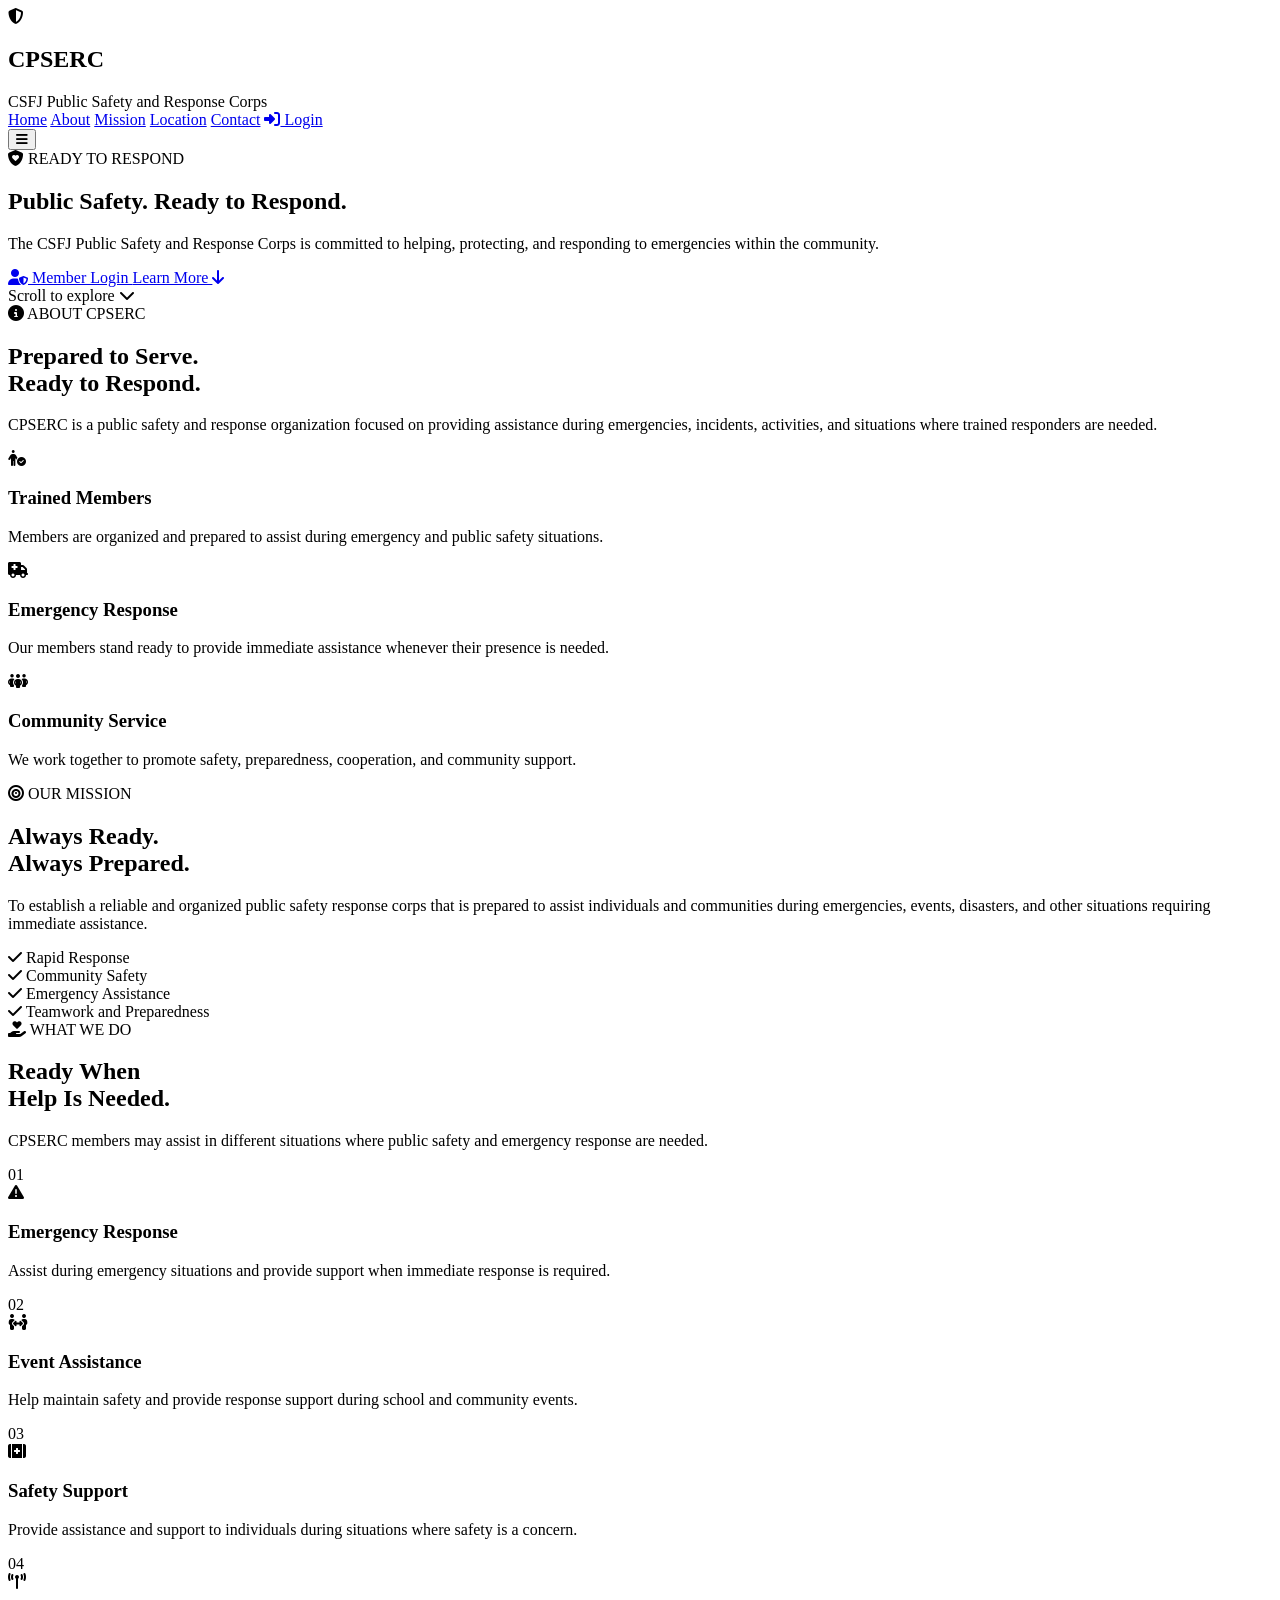
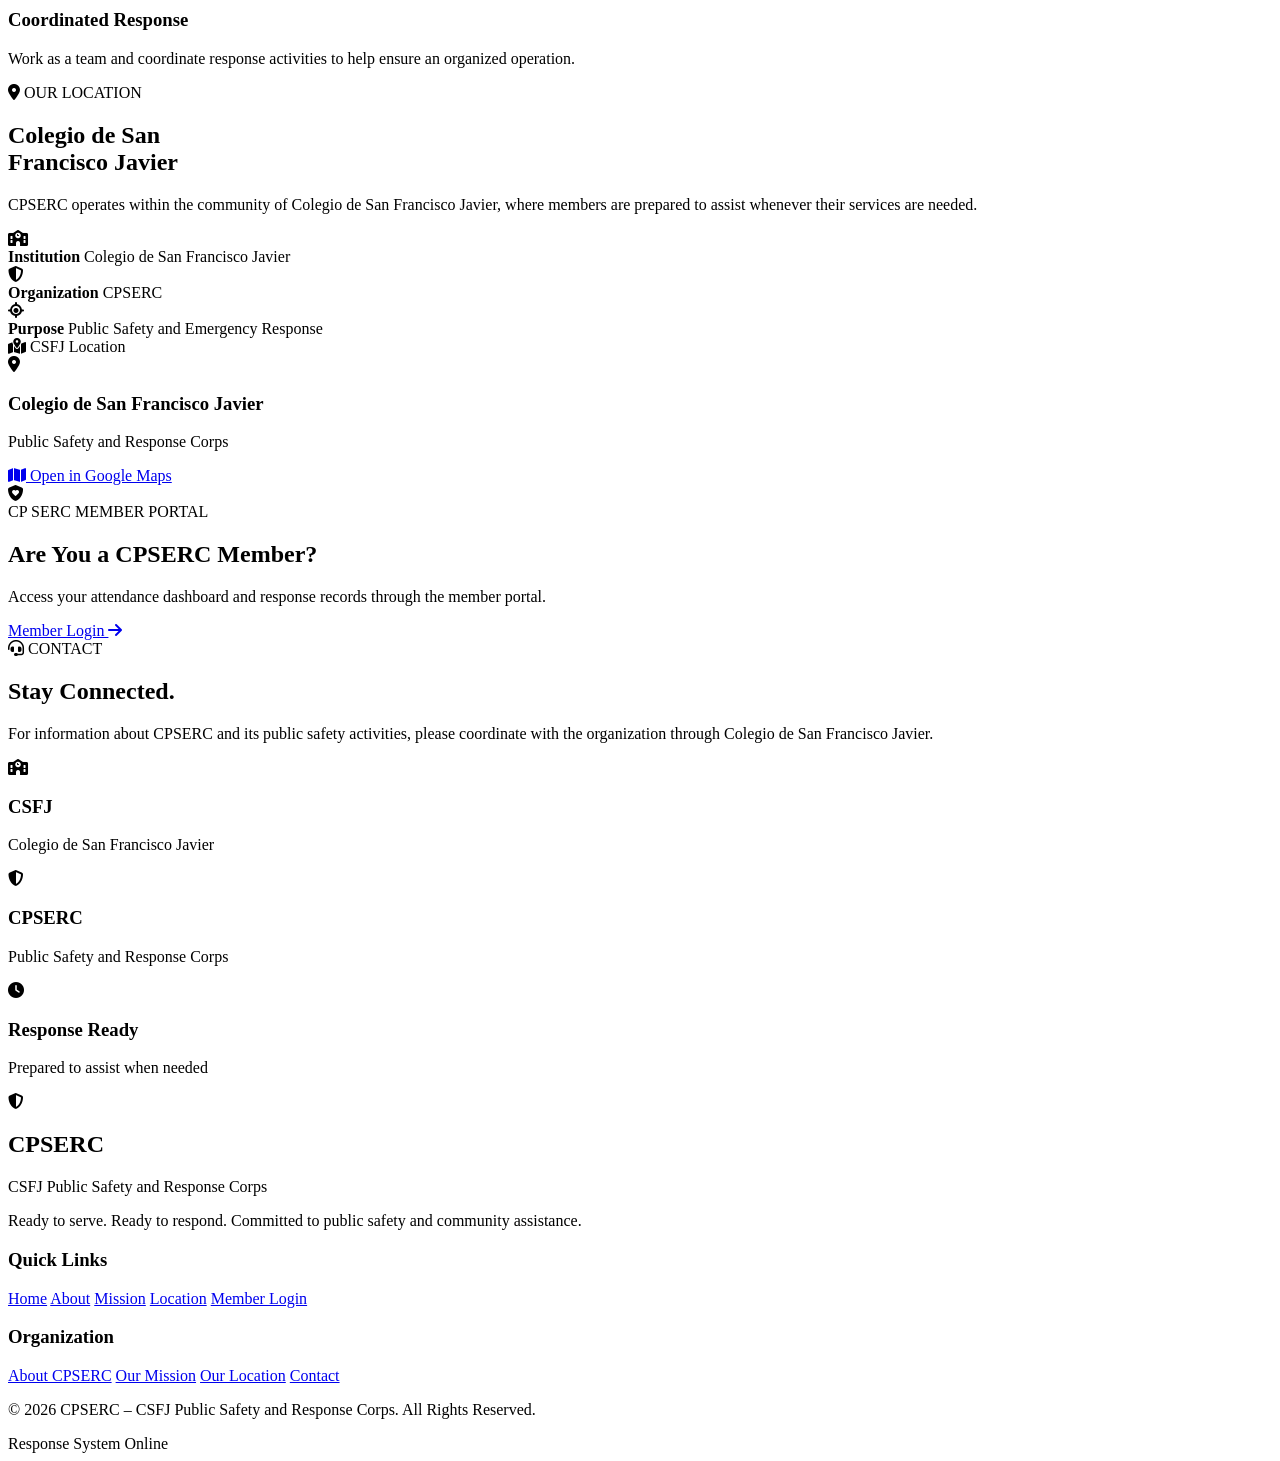
==== index.html @ d9f6780e "Added README.md" ====
<!DOCTYPE html>
<html lang="en">
<head>
    <meta charset="UTF-8">
    <meta name="viewport" content="width=device-width, initial-scale=1.0">

    <title>CPSERC | CSFJ Public Safety and Response Corps</title>

    <!-- External CSS -->
    <link rel="stylesheet" href="index.css">

    <!-- Font Awesome -->
    <link rel="stylesheet"
          href="https://cdnjs.cloudflare.com/ajax/libs/font-awesome/6.5.2/css/all.min.css">
</head>

<body>

    <!-- ================= NAVBAR ================= -->
    <header class="navbar">

        <div class="nav-container">

            <div class="logo-area">
                <div class="logo-circle">
                    <i class="fa-solid fa-shield-halved"></i>
                </div>

                <div class="logo-text">
                    <h2>CPSERC</h2>
                    <span>CSFJ Public Safety and Response Corps</span>
                </div>
            </div>

            <nav id="navMenu">
                <a href="#home" class="active">Home</a>
                <a href="#about">About</a>
                <a href="#mission">Mission</a>
                <a href="#location">Location</a>
                <a href="#contact">Contact</a>
                <a href="login.html" class="login-btn">
                    <i class="fa-solid fa-right-to-bracket"></i>
                    Login
                </a>
            </nav>

            <button class="menu-btn" id="menuBtn">
                <i class="fa-solid fa-bars"></i>
            </button>

        </div>

    </header>


    <!-- ================= HERO ================= -->
    <section class="hero" id="home">

        <div class="hero-overlay"></div>

        <div class="hero-content">

            <div class="hero-badge">
                <i class="fa-solid fa-shield-heart"></i>
                READY TO RESPOND
            </div>

            <h1>
                Public Safety.
                <span>Ready to Respond.</span>
            </h1>

            <p>
                The CSFJ Public Safety and Response Corps is committed
                to helping, protecting, and responding to emergencies
                within the community.
            </p>

            <div class="hero-buttons">

                <a href="login.html" class="primary-btn">
                    <i class="fa-solid fa-user-shield"></i>
                    Member Login
                </a>

                <a href="#about" class="secondary-btn">
                    Learn More
                    <i class="fa-solid fa-arrow-down"></i>
                </a>

            </div>

        </div>

        <div class="scroll-indicator">
            <span>Scroll to explore</span>
            <i class="fa-solid fa-chevron-down"></i>
        </div>

    </section>


    <!-- ================= ABOUT ================= -->
    <section class="section about-section" id="about">

        <div class="section-container">

            <div class="section-heading">

                <span class="section-label">
                    <i class="fa-solid fa-circle-info"></i>
                    ABOUT CPSERC
                </span>

                <h2>
                    Prepared to Serve.<br>
                    <span>Ready to Respond.</span>
                </h2>

                <p>
                    CPSERC is a public safety and response organization
                    focused on providing assistance during emergencies,
                    incidents, activities, and situations where trained
                    responders are needed.
                </p>

            </div>


            <div class="about-grid">

                <div class="about-card">

                    <div class="card-icon">
                        <i class="fa-solid fa-person-circle-check"></i>
                    </div>

                    <h3>Trained Members</h3>

                    <p>
                        Members are organized and prepared to assist
                        during emergency and public safety situations.
                    </p>

                </div>


                <div class="about-card">

                    <div class="card-icon">
                        <i class="fa-solid fa-truck-medical"></i>
                    </div>

                    <h3>Emergency Response</h3>

                    <p>
                        Our members stand ready to provide immediate
                        assistance whenever their presence is needed.
                    </p>

                </div>


                <div class="about-card">

                    <div class="card-icon">
                        <i class="fa-solid fa-people-group"></i>
                    </div>

                    <h3>Community Service</h3>

                    <p>
                        We work together to promote safety, preparedness,
                        cooperation, and community support.
                    </p>

                </div>

            </div>

        </div>

    </section>


    <!-- ================= MISSION ================= -->
    <section class="mission-section" id="mission">

        <div class="mission-overlay"></div>

        <div class="section-container mission-container">

            <div class="mission-content">

                <span class="section-label light">
                    <i class="fa-solid fa-bullseye"></i>
                    OUR MISSION
                </span>

                <h2>
                    Always Ready.<br>
                    Always Prepared.
                </h2>

                <p>
                    To establish a reliable and organized public safety
                    response corps that is prepared to assist individuals
                    and communities during emergencies, events, disasters,
                    and other situations requiring immediate assistance.
                </p>

                <div class="mission-points">

                    <div class="mission-point">
                        <i class="fa-solid fa-check"></i>
                        <span>Rapid Response</span>
                    </div>

                    <div class="mission-point">
                        <i class="fa-solid fa-check"></i>
                        <span>Community Safety</span>
                    </div>

                    <div class="mission-point">
                        <i class="fa-solid fa-check"></i>
                        <span>Emergency Assistance</span>
                    </div>

                    <div class="mission-point">
                        <i class="fa-solid fa-check"></i>
                        <span>Teamwork and Preparedness</span>
                    </div>

                </div>

            </div>

        </div>

    </section>


    <!-- ================= SERVICES ================= -->
    <section class="section services-section">

        <div class="section-container">

            <div class="section-heading center">

                <span class="section-label">
                    <i class="fa-solid fa-hand-holding-heart"></i>
                    WHAT WE DO
                </span>

                <h2>
                    Ready When<br>
                    <span>Help Is Needed.</span>
                </h2>

                <p>
                    CPSERC members may assist in different situations
                    where public safety and emergency response are needed.
                </p>

            </div>


            <div class="services-grid">

                <div class="service-card">

                    <div class="service-number">01</div>

                    <i class="fa-solid fa-triangle-exclamation"></i>

                    <h3>Emergency Response</h3>

                    <p>
                        Assist during emergency situations and provide
                        support when immediate response is required.
                    </p>

                </div>


                <div class="service-card">

                    <div class="service-number">02</div>

                    <i class="fa-solid fa-people-arrows"></i>

                    <h3>Event Assistance</h3>

                    <p>
                        Help maintain safety and provide response support
                        during school and community events.
                    </p>

                </div>


                <div class="service-card">

                    <div class="service-number">03</div>

                    <i class="fa-solid fa-kit-medical"></i>

                    <h3>Safety Support</h3>

                    <p>
                        Provide assistance and support to individuals
                        during situations where safety is a concern.
                    </p>

                </div>


                <div class="service-card">

                    <div class="service-number">04</div>

                    <i class="fa-solid fa-tower-broadcast"></i>

                    <h3>Coordinated Response</h3>

                    <p>
                        Work as a team and coordinate response activities
                        to help ensure an organized operation.
                    </p>

                </div>

            </div>

        </div>

    </section>


    <!-- ================= LOCATION ================= -->
    <section class="section location-section" id="location">

        <div class="section-container">

            <div class="location-grid">

                <div class="location-info">

                    <span class="section-label">
                        <i class="fa-solid fa-location-dot"></i>
                        OUR LOCATION
                    </span>

                    <h2>
                        Colegio de San<br>
                        <span>Francisco Javier</span>
                    </h2>

                    <p>
                        CPSERC operates within the community of
                        Colegio de San Francisco Javier, where members
                        are prepared to assist whenever their services
                        are needed.
                    </p>

                    <div class="location-details">

                        <div class="location-detail">

                            <div class="detail-icon">
                                <i class="fa-solid fa-school"></i>
                            </div>

                            <div>
                                <strong>Institution</strong>
                                <span>Colegio de San Francisco Javier</span>
                            </div>

                        </div>


                        <div class="location-detail">

                            <div class="detail-icon">
                                <i class="fa-solid fa-shield-halved"></i>
                            </div>

                            <div>
                                <strong>Organization</strong>
                                <span>CPSERC</span>
                            </div>

                        </div>


                        <div class="location-detail">

                            <div class="detail-icon">
                                <i class="fa-solid fa-location-crosshairs"></i>
                            </div>

                            <div>
                                <strong>Purpose</strong>
                                <span>Public Safety and Emergency Response</span>
                            </div>

                        </div>

                    </div>

                </div>


                <div class="location-map">

                    <div class="map-card">

                        <div class="map-header">
                            <i class="fa-solid fa-map-location-dot"></i>
                            <span>CSFJ Location</span>
                        </div>

                        <div class="map-placeholder">

                            <i class="fa-solid fa-location-dot"></i>

                            <h3>Colegio de San Francisco Javier</h3>

                            <p>
                                Public Safety and Response Corps
                            </p>

                            <a
                                href="https://www.google.com/maps/search/?api=1&query=Colegio+de+San+Francisco+Javier"
                                target="_blank"
                                class="map-btn">

                                <i class="fa-solid fa-map"></i>
                                Open in Google Maps

                            </a>

                        </div>

                    </div>

                </div>

            </div>

        </div>

    </section>


    <!-- ================= CTA ================= -->
    <section class="cta-section">

        <div class="section-container">

            <div class="cta-content">

                <div class="cta-icon">
                    <i class="fa-solid fa-shield-heart"></i>
                </div>

                <div class="cta-text">

                    <span>CP SERC MEMBER PORTAL</span>

                    <h2>
                        Are You a CPSERC Member?
                    </h2>

                    <p>
                        Access your attendance dashboard and
                        response records through the member portal.
                    </p>

                </div>

                <a href="login.html" class="cta-btn">
                    Member Login
                    <i class="fa-solid fa-arrow-right"></i>
                </a>

            </div>

        </div>

    </section>


    <!-- ================= CONTACT ================= -->
    <section class="section contact-section" id="contact">

        <div class="section-container">

            <div class="section-heading center">

                <span class="section-label">
                    <i class="fa-solid fa-headset"></i>
                    CONTACT
                </span>

                <h2>
                    Stay Connected.
                </h2>

                <p>
                    For information about CPSERC and its public safety
                    activities, please coordinate with the organization
                    through Colegio de San Francisco Javier.
                </p>

            </div>


            <div class="contact-grid">

                <div class="contact-card">

                    <div class="contact-icon">
                        <i class="fa-solid fa-school"></i>
                    </div>

                    <h3>CSFJ</h3>

                    <p>
                        Colegio de San Francisco Javier
                    </p>

                </div>


                <div class="contact-card">

                    <div class="contact-icon">
                        <i class="fa-solid fa-shield-halved"></i>
                    </div>

                    <h3>CPSERC</h3>

                    <p>
                        Public Safety and Response Corps
                    </p>

                </div>


                <div class="contact-card">

                    <div class="contact-icon">
                        <i class="fa-solid fa-clock"></i>
                    </div>

                    <h3>Response Ready</h3>

                    <p>
                        Prepared to assist when needed
                    </p>

                </div>

            </div>

        </div>

    </section>


    <!-- ================= FOOTER ================= -->
    <footer class="footer">

        <div class="section-container">

            <div class="footer-top">

                <div class="footer-brand">

                    <div class="logo-area">

                        <div class="logo-circle">
                            <i class="fa-solid fa-shield-halved"></i>
                        </div>

                        <div class="logo-text">
                            <h2>CPSERC</h2>
                            <span>
                                CSFJ Public Safety and Response Corps
                            </span>
                        </div>

                    </div>

                    <p>
                        Ready to serve. Ready to respond.
                        Committed to public safety and community assistance.
                    </p>

                </div>


                <div class="footer-links">

                    <h3>Quick Links</h3>

                    <a href="#home">Home</a>
                    <a href="#about">About</a>
                    <a href="#mission">Mission</a>
                    <a href="#location">Location</a>
                    <a href="login.html">Member Login</a>

                </div>


                <div class="footer-links">

                    <h3>Organization</h3>

                    <a href="#about">About CPSERC</a>
                    <a href="#mission">Our Mission</a>
                    <a href="#location">Our Location</a>
                    <a href="#contact">Contact</a>

                </div>

            </div>


            <div class="footer-bottom">

                <p>
                    © <span id="year"></span> CPSERC –
                    CSFJ Public Safety and Response Corps.
                    All Rights Reserved.
                </p>

                <div class="footer-status">
                    <span class="status-dot"></span>
                    <span>Response System Online</span>
                </div>

            </div>

        </div>

    </footer>


    <!-- ================= JAVASCRIPT ================= -->
    <script>

        // ================= MOBILE MENU =================

        const menuBtn = document.getElementById("menuBtn");
        const navMenu = document.getElementById("navMenu");

        menuBtn.addEventListener("click", function () {

            navMenu.classList.toggle("show");

            const icon = menuBtn.querySelector("i");

            if (navMenu.classList.contains("show")) {
                icon.classList.remove("fa-bars");
                icon.classList.add("fa-xmark");
            } else {
                icon.classList.remove("fa-xmark");
                icon.classList.add("fa-bars");
            }

        });


        // ================= CLOSE MOBILE MENU =================

        const navLinks = document.querySelectorAll("#navMenu a");

        navLinks.forEach(function(link) {

            link.addEventListener("click", function() {

                navMenu.classList.remove("show");

                const icon = menuBtn.querySelector("i");

                icon.classList.remove("fa-xmark");
                icon.classList.add("fa-bars");

            });

        });


        // ================= ACTIVE NAVIGATION =================

        const sections = document.querySelectorAll("section[id]");

        window.addEventListener("scroll", function() {

            let current = "";

            sections.forEach(function(section) {

                const sectionTop = section.offsetTop - 150;
                const sectionHeight = section.offsetHeight;

                if (
                    window.scrollY >= sectionTop &&
                    window.scrollY < sectionTop + sectionHeight
                ) {

                    current = section.getAttribute("id");

                }

            });


            navLinks.forEach(function(link) {

                link.classList.remove("active");

                if (
                    link.getAttribute("href") === "#" + current
                ) {

                    link.classList.add("active");

                }

            });

        });


        // ================= FOOTER YEAR =================

        document.getElementById("year").textContent =
            new Date().getFullYear();


        // ================= SMOOTH SCROLL =================

        document.querySelectorAll('a[href^="#"]').forEach(function(anchor) {

            anchor.addEventListener("click", function(event) {

                const targetId = this.getAttribute("href");

                if (targetId === "#") {
                    return;
                }

                const target = document.querySelector(targetId);

                if (target) {

                    event.preventDefault();

                    target.scrollIntoView({
                        behavior: "smooth",
                        block: "start"
                    });

                }

            });

        });


        // ================= NAVBAR SCROLL EFFECT =================

        const navbar = document.querySelector(".navbar");

        window.addEventListener("scroll", function() {

            if (window.scrollY > 30) {

                navbar.classList.add("scrolled");

            } else {

                navbar.classList.remove("scrolled");

            }

        });

    </script>

</body>
</html>
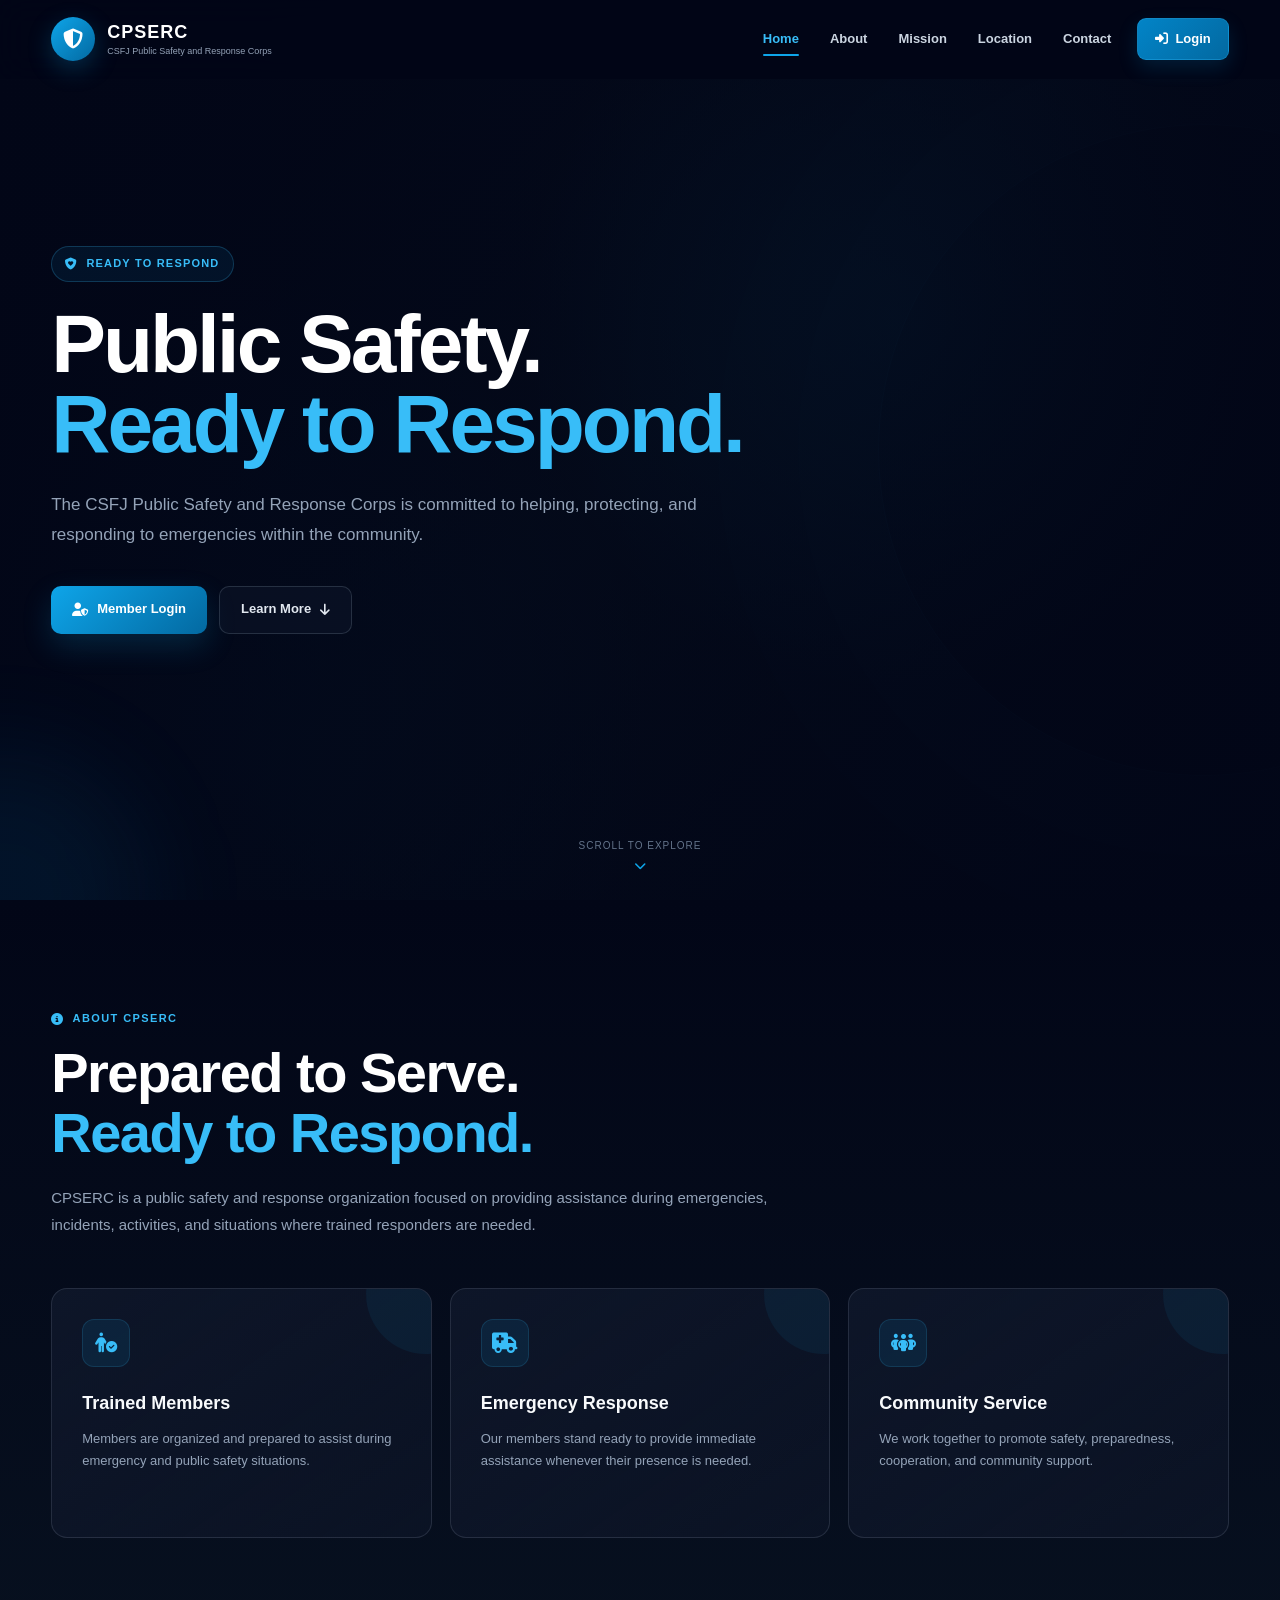
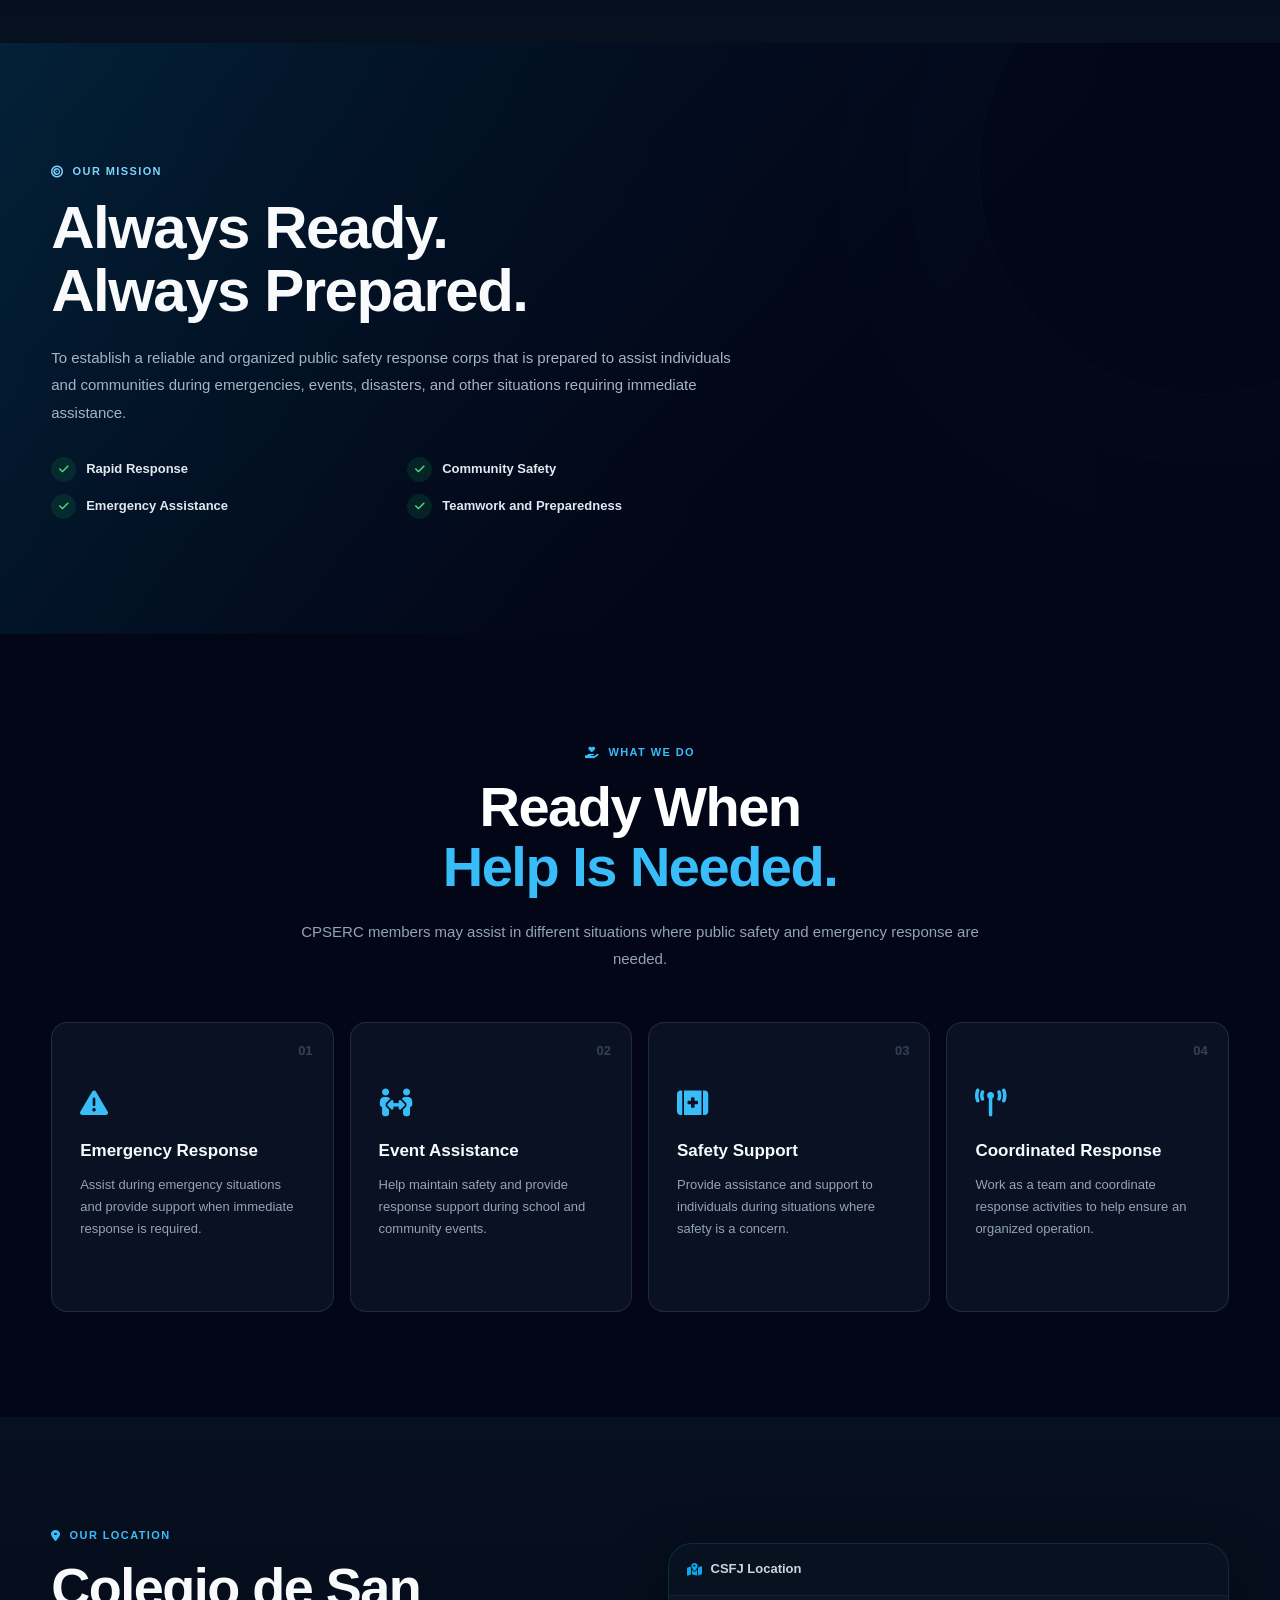
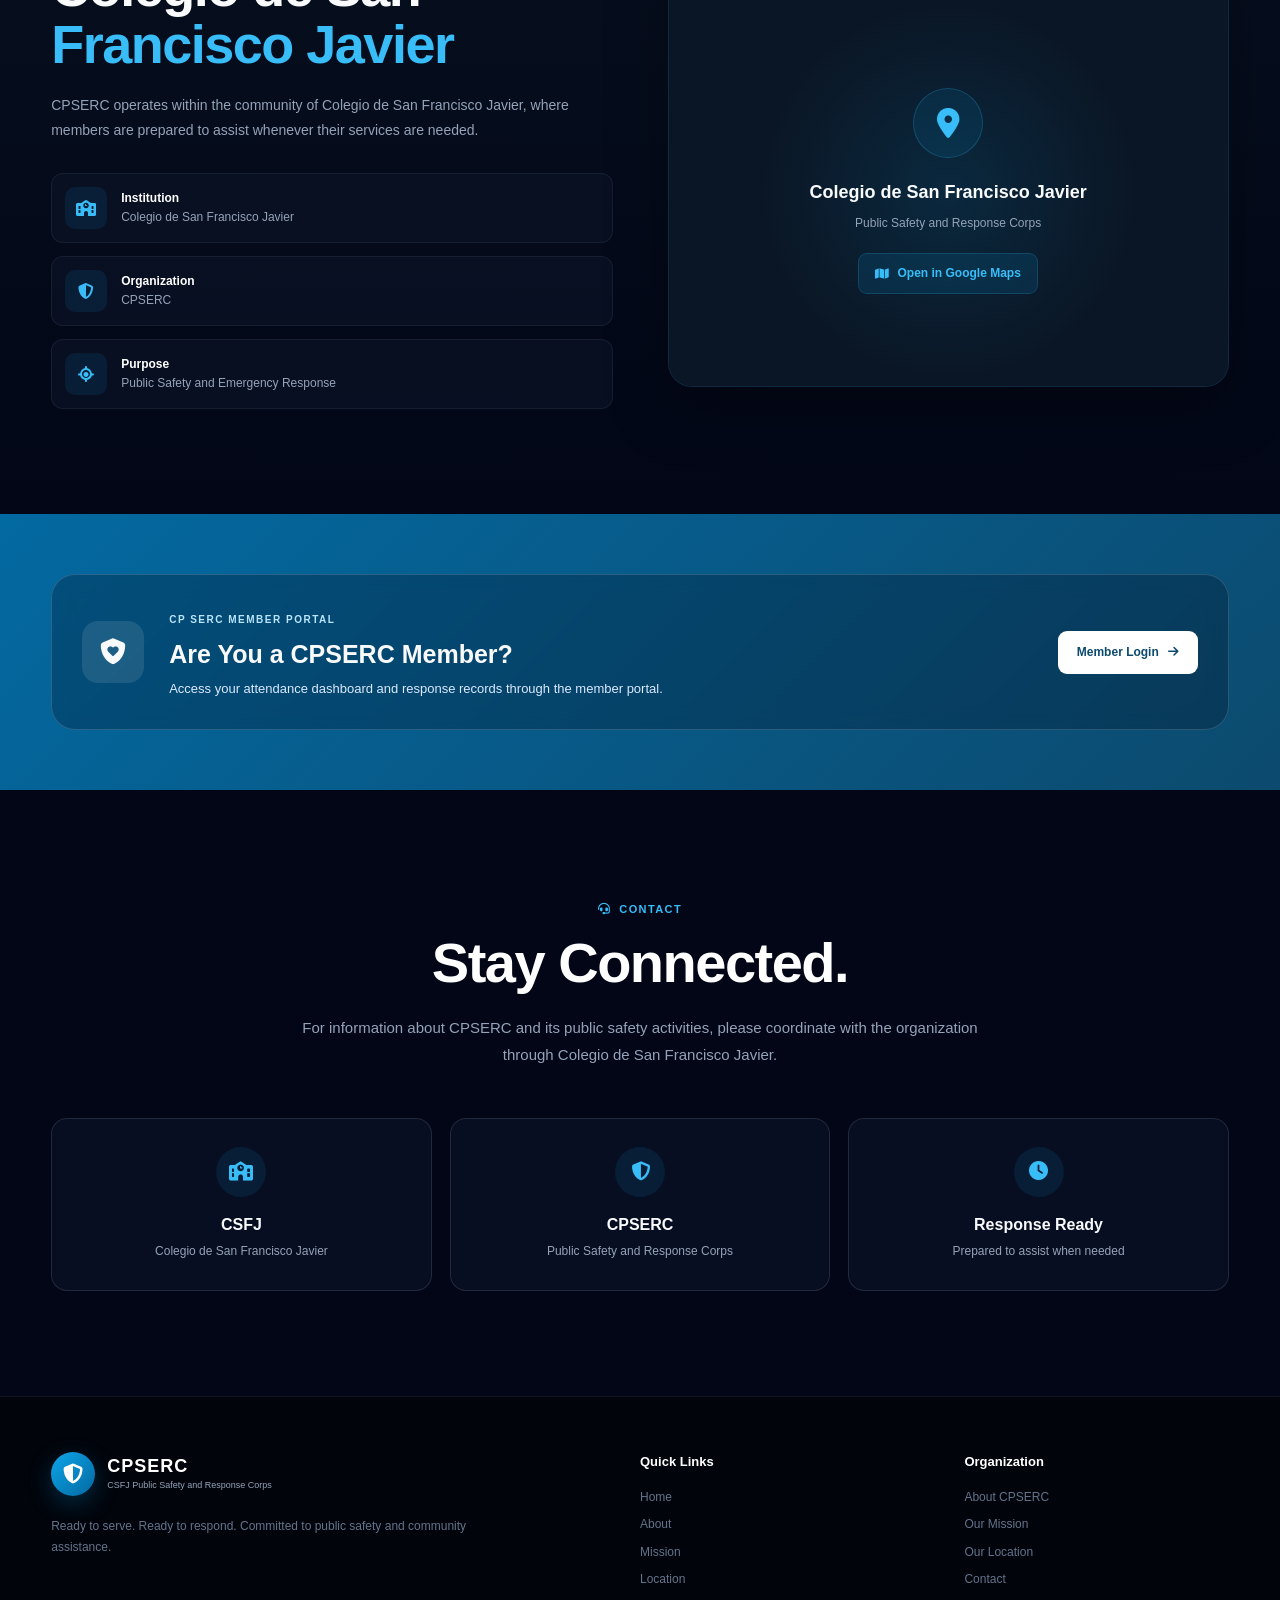
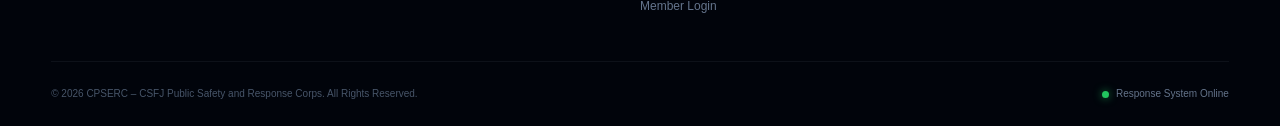
==== commit 380faf87: "Added README.md" ====
--- a/index.html
+++ b/index.html
@@ -7,7 +7,7 @@
     <title>CPSERC | CSFJ Public Safety and Response Corps</title>
 
     <!-- External CSS -->
-    <link rel="stylesheet" href="index.css">
+    <link rel="stylesheet" href="css/index.css">
 
     <!-- Font Awesome -->
     <link rel="stylesheet"
--- a/css/index.css
+++ b/css/index.css
@@ -0,0 +1,2241 @@
+/* =========================================================
+   CPSERC - CSFJ PUBLIC SAFETY AND RESPONSE CORPS
+   INDEX PAGE STYLESHEET
+   ========================================================= */
+
+
+/* =========================================================
+   RESET
+   ========================================================= */
+
+* {
+    margin: 0;
+    padding: 0;
+    box-sizing: border-box;
+}
+
+html {
+    scroll-behavior: smooth;
+}
+
+body {
+    font-family:
+        Arial,
+        Helvetica,
+        sans-serif;
+
+    background: #020617;
+    color: #f8fafc;
+
+    line-height: 1.6;
+
+    overflow-x: hidden;
+}
+
+a {
+    text-decoration: none;
+    color: inherit;
+}
+
+button,
+a {
+    -webkit-tap-highlight-color: transparent;
+}
+
+img {
+    max-width: 100%;
+    display: block;
+}
+
+
+/* =========================================================
+   ROOT VARIABLES
+   ========================================================= */
+
+:root {
+
+    --bg-dark: #020617;
+    --bg-dark-2: #0f172a;
+    --bg-dark-3: #111827;
+
+    --card: rgba(15, 23, 42, 0.85);
+    --card-light: rgba(30, 41, 59, 0.65);
+
+    --border: rgba(148, 163, 184, 0.18);
+
+    --primary: #0ea5e9;
+    --primary-dark: #0369a1;
+    --primary-light: #38bdf8;
+
+    --success: #22c55e;
+
+    --text: #f8fafc;
+    --text-muted: #94a3b8;
+
+    --white: #ffffff;
+
+    --radius-sm: 10px;
+    --radius-md: 16px;
+    --radius-lg: 24px;
+
+    --shadow:
+        0 20px 60px rgba(0, 0, 0, 0.35);
+}
+
+
+/* =========================================================
+   SCROLLBAR
+   ========================================================= */
+
+::-webkit-scrollbar {
+    width: 8px;
+}
+
+::-webkit-scrollbar-track {
+    background: #020617;
+}
+
+::-webkit-scrollbar-thumb {
+    background: #1e3a5f;
+    border-radius: 20px;
+}
+
+::-webkit-scrollbar-thumb:hover {
+    background: var(--primary);
+}
+
+
+/* =========================================================
+   COMMON CONTAINER
+   ========================================================= */
+
+.section-container,
+.nav-container {
+    width: min(1200px, 92%);
+    margin: 0 auto;
+}
+
+
+/* =========================================================
+   NAVBAR
+   ========================================================= */
+
+.navbar {
+
+    position: fixed;
+
+    top: 0;
+    left: 0;
+
+    width: 100%;
+
+    z-index: 1000;
+
+    background: rgba(2, 6, 23, 0.82);
+
+    border-bottom: 1px solid transparent;
+
+    backdrop-filter: blur(16px);
+    -webkit-backdrop-filter: blur(16px);
+
+    transition:
+        background 0.3s ease,
+        border-color 0.3s ease,
+        box-shadow 0.3s ease;
+}
+
+.navbar.scrolled {
+
+    background: rgba(2, 6, 23, 0.96);
+
+    border-bottom-color: rgba(56, 189, 248, 0.12);
+
+    box-shadow:
+        0 10px 35px rgba(0, 0, 0, 0.25);
+}
+
+.nav-container {
+
+    min-height: 78px;
+
+    display: flex;
+
+    align-items: center;
+    justify-content: space-between;
+
+    gap: 30px;
+}
+
+
+/* =========================================================
+   LOGO
+   ========================================================= */
+
+.logo-area {
+
+    display: flex;
+
+    align-items: center;
+
+    gap: 12px;
+
+    min-width: 0;
+}
+
+.logo-circle {
+
+    width: 44px;
+    height: 44px;
+
+    flex-shrink: 0;
+
+    border-radius: 50%;
+
+    display: flex;
+
+    align-items: center;
+    justify-content: center;
+
+    background:
+        linear-gradient(
+            135deg,
+            var(--primary),
+            var(--primary-dark)
+        );
+
+    color: white;
+
+    font-size: 20px;
+
+    box-shadow:
+        0 8px 25px rgba(14, 165, 233, 0.25);
+}
+
+.logo-text {
+
+    display: flex;
+
+    flex-direction: column;
+
+    line-height: 1.15;
+}
+
+.logo-text h2 {
+
+    font-size: 18px;
+
+    font-weight: 800;
+
+    letter-spacing: 1px;
+
+    color: #ffffff;
+}
+
+.logo-text span {
+
+    font-size: 9px;
+
+    color: var(--text-muted);
+
+    max-width: 220px;
+
+    margin-top: 3px;
+}
+
+
+/* =========================================================
+   NAVIGATION
+   ========================================================= */
+
+nav {
+
+    display: flex;
+
+    align-items: center;
+
+    gap: 5px;
+}
+
+nav a {
+
+    position: relative;
+
+    padding: 10px 13px;
+
+    color: #cbd5e1;
+
+    font-size: 13px;
+
+    font-weight: 600;
+
+    border-radius: 8px;
+
+    transition:
+        color 0.25s ease,
+        background 0.25s ease;
+}
+
+nav a:hover {
+
+    color: #ffffff;
+
+    background: rgba(14, 165, 233, 0.08);
+}
+
+nav a.active {
+
+    color: var(--primary-light);
+}
+
+nav a.active::after {
+
+    content: "";
+
+    position: absolute;
+
+    left: 13px;
+    right: 13px;
+
+    bottom: 3px;
+
+    height: 2px;
+
+    border-radius: 10px;
+
+    background: var(--primary);
+}
+
+
+/* =========================================================
+   LOGIN BUTTON
+   ========================================================= */
+
+nav .login-btn {
+
+    display: flex;
+
+    align-items: center;
+
+    gap: 7px;
+
+    margin-left: 8px;
+
+    padding: 10px 17px;
+
+    color: white;
+
+    background:
+        linear-gradient(
+            135deg,
+            #0284c7,
+            #0369a1
+        );
+
+    border: 1px solid rgba(56, 189, 248, 0.25);
+
+    border-radius: 9px;
+
+    box-shadow:
+        0 8px 20px rgba(14, 165, 233, 0.15);
+}
+
+nav .login-btn:hover {
+
+    background:
+        linear-gradient(
+            135deg,
+            #0ea5e9,
+            #0284c7
+        );
+
+    transform: translateY(-1px);
+}
+
+nav .login-btn::after {
+    display: none;
+}
+
+
+/* =========================================================
+   MOBILE MENU BUTTON
+   ========================================================= */
+
+.menu-btn {
+
+    display: none;
+
+    width: 42px;
+    height: 42px;
+
+    border: 1px solid var(--border);
+
+    border-radius: 10px;
+
+    background: rgba(15, 23, 42, 0.8);
+
+    color: white;
+
+    font-size: 18px;
+
+    cursor: pointer;
+}
+
+
+/* =========================================================
+   HERO
+   ========================================================= */
+
+.hero {
+
+    min-height: 100vh;
+
+    position: relative;
+
+    display: flex;
+
+    align-items: center;
+
+    justify-content: center;
+
+    overflow: hidden;
+
+    background:
+        radial-gradient(
+            circle at 70% 35%,
+            rgba(14, 165, 233, 0.15),
+            transparent 35%
+        ),
+        radial-gradient(
+            circle at 15% 80%,
+            rgba(3, 105, 161, 0.12),
+            transparent 35%
+        ),
+        linear-gradient(
+            135deg,
+            #020617,
+            #07111f,
+            #020617
+        );
+}
+
+
+/* Decorative background */
+
+.hero::before {
+
+    content: "";
+
+    position: absolute;
+
+    width: 650px;
+    height: 650px;
+
+    right: -250px;
+    top: 50%;
+
+    transform: translateY(-50%);
+
+    border-radius: 50%;
+
+    border: 1px solid rgba(56, 189, 248, 0.08);
+
+    box-shadow:
+        0 0 0 80px rgba(56, 189, 248, 0.015),
+        0 0 0 160px rgba(56, 189, 248, 0.01);
+
+    pointer-events: none;
+}
+
+.hero::after {
+
+    content: "";
+
+    position: absolute;
+
+    width: 300px;
+    height: 300px;
+
+    left: -150px;
+    bottom: -150px;
+
+    border-radius: 50%;
+
+    background: rgba(14, 165, 233, 0.08);
+
+    filter: blur(50px);
+
+    pointer-events: none;
+}
+
+.hero-overlay {
+
+    position: absolute;
+
+    inset: 0;
+
+    background:
+        linear-gradient(
+            90deg,
+            rgba(2, 6, 23, 0.95),
+            rgba(2, 6, 23, 0.68),
+            rgba(2, 6, 23, 0.9)
+        );
+
+    pointer-events: none;
+}
+
+.hero-content {
+
+    position: relative;
+
+    z-index: 2;
+
+    width: min(1200px, 92%);
+
+    padding-top: 80px;
+
+    padding-bottom: 100px;
+}
+
+.hero-badge {
+
+    display: inline-flex;
+
+    align-items: center;
+
+    gap: 8px;
+
+    padding: 8px 13px;
+
+    margin-bottom: 22px;
+
+    border-radius: 30px;
+
+    border: 1px solid rgba(56, 189, 248, 0.22);
+
+    background: rgba(14, 165, 233, 0.08);
+
+    color: var(--primary-light);
+
+    font-size: 11px;
+
+    font-weight: 800;
+
+    letter-spacing: 1.2px;
+}
+
+.hero-badge i {
+
+    font-size: 12px;
+}
+
+.hero-content h1 {
+
+    max-width: 760px;
+
+    font-size: clamp(
+        45px,
+        7vw,
+        82px
+    );
+
+    line-height: 0.98;
+
+    font-weight: 900;
+
+    letter-spacing: -3px;
+
+    color: white;
+
+    margin-bottom: 25px;
+}
+
+.hero-content h1 span {
+
+    display: block;
+
+    color: var(--primary-light);
+}
+
+.hero-content > p {
+
+    max-width: 650px;
+
+    color: #94a3b8;
+
+    font-size: 17px;
+
+    line-height: 1.8;
+
+    margin-bottom: 35px;
+}
+
+
+/* =========================================================
+   HERO BUTTONS
+   ========================================================= */
+
+.hero-buttons {
+
+    display: flex;
+
+    align-items: center;
+
+    gap: 12px;
+
+    flex-wrap: wrap;
+}
+
+.primary-btn,
+.secondary-btn {
+
+    display: inline-flex;
+
+    align-items: center;
+
+    justify-content: center;
+
+    gap: 9px;
+
+    min-height: 48px;
+
+    padding: 0 21px;
+
+    border-radius: 10px;
+
+    font-size: 13px;
+
+    font-weight: 700;
+
+    transition:
+        transform 0.25s ease,
+        background 0.25s ease,
+        border-color 0.25s ease;
+}
+
+.primary-btn {
+
+    color: white;
+
+    background:
+        linear-gradient(
+            135deg,
+            #0ea5e9,
+            #0369a1
+        );
+
+    box-shadow:
+        0 12px 30px rgba(14, 165, 233, 0.18);
+}
+
+.primary-btn:hover {
+
+    transform: translateY(-2px);
+
+    background:
+        linear-gradient(
+            135deg,
+            #38bdf8,
+            #0284c7
+        );
+}
+
+.secondary-btn {
+
+    color: #e2e8f0;
+
+    border: 1px solid rgba(148, 163, 184, 0.22);
+
+    background: rgba(15, 23, 42, 0.5);
+}
+
+.secondary-btn:hover {
+
+    transform: translateY(-2px);
+
+    border-color: rgba(56, 189, 248, 0.4);
+
+    color: white;
+}
+
+
+/* =========================================================
+   SCROLL INDICATOR
+   ========================================================= */
+
+.scroll-indicator {
+
+    position: absolute;
+
+    z-index: 3;
+
+    bottom: 28px;
+
+    left: 50%;
+
+    transform: translateX(-50%);
+
+    display: flex;
+
+    flex-direction: column;
+
+    align-items: center;
+
+    gap: 6px;
+
+    color: #64748b;
+
+    font-size: 10px;
+
+    letter-spacing: 1px;
+
+    text-transform: uppercase;
+}
+
+.scroll-indicator i {
+
+    color: var(--primary);
+
+    font-size: 12px;
+}
+
+
+/* =========================================================
+   GENERAL SECTION
+   ========================================================= */
+
+.section {
+
+    padding: 105px 0;
+
+    position: relative;
+}
+
+.about-section {
+
+    background:
+        linear-gradient(
+            180deg,
+            #020617,
+            #07101f
+        );
+}
+
+.services-section {
+
+    background: #020617;
+}
+
+.location-section {
+
+    background:
+        linear-gradient(
+            180deg,
+            #07101f,
+            #020617
+        );
+}
+
+.contact-section {
+
+    background: #020617;
+}
+
+
+/* =========================================================
+   SECTION HEADING
+   ========================================================= */
+
+.section-heading {
+
+    max-width: 720px;
+
+    margin-bottom: 50px;
+}
+
+.section-heading.center {
+
+    margin-left: auto;
+    margin-right: auto;
+
+    text-align: center;
+}
+
+.section-label {
+
+    display: inline-flex;
+
+    align-items: center;
+
+    gap: 8px;
+
+    color: var(--primary-light);
+
+    font-size: 11px;
+
+    font-weight: 800;
+
+    letter-spacing: 1.4px;
+
+    margin-bottom: 15px;
+}
+
+.section-label i {
+
+    font-size: 12px;
+}
+
+.section-heading h2 {
+
+    font-size: clamp(
+        34px,
+        5vw,
+        56px
+    );
+
+    line-height: 1.08;
+
+    letter-spacing: -1.5px;
+
+    font-weight: 850;
+
+    margin-bottom: 20px;
+
+    color: white;
+}
+
+.section-heading h2 span {
+
+    color: var(--primary-light);
+}
+
+.section-heading p {
+
+    color: var(--text-muted);
+
+    font-size: 15px;
+
+    line-height: 1.8;
+}
+
+
+/* =========================================================
+   ABOUT CARDS
+   ========================================================= */
+
+.about-grid {
+
+    display: grid;
+
+    grid-template-columns:
+        repeat(3, 1fr);
+
+    gap: 18px;
+}
+
+.about-card {
+
+    position: relative;
+
+    padding: 30px;
+
+    min-height: 250px;
+
+    background:
+        linear-gradient(
+            145deg,
+            rgba(15, 23, 42, 0.9),
+            rgba(15, 23, 42, 0.55)
+        );
+
+    border: 1px solid var(--border);
+
+    border-radius: var(--radius-md);
+
+    overflow: hidden;
+
+    transition:
+        transform 0.3s ease,
+        border-color 0.3s ease,
+        box-shadow 0.3s ease;
+}
+
+.about-card::before {
+
+    content: "";
+
+    position: absolute;
+
+    width: 120px;
+    height: 120px;
+
+    right: -55px;
+    top: -55px;
+
+    border-radius: 50%;
+
+    background: rgba(14, 165, 233, 0.07);
+}
+
+.about-card:hover {
+
+    transform: translateY(-5px);
+
+    border-color: rgba(56, 189, 248, 0.3);
+
+    box-shadow:
+        0 18px 45px rgba(0, 0, 0, 0.25);
+}
+
+.card-icon {
+
+    width: 48px;
+    height: 48px;
+
+    display: flex;
+
+    align-items: center;
+    justify-content: center;
+
+    margin-bottom: 22px;
+
+    border-radius: 12px;
+
+    background:
+        rgba(14, 165, 233, 0.1);
+
+    border: 1px solid rgba(56, 189, 248, 0.15);
+
+    color: var(--primary-light);
+
+    font-size: 20px;
+}
+
+.about-card h3 {
+
+    font-size: 18px;
+
+    margin-bottom: 10px;
+}
+
+.about-card p {
+
+    color: var(--text-muted);
+
+    font-size: 13px;
+
+    line-height: 1.75;
+}
+
+
+/* =========================================================
+   MISSION
+   ========================================================= */
+
+.mission-section {
+
+    position: relative;
+
+    padding: 115px 0;
+
+    overflow: hidden;
+
+    background:
+        linear-gradient(
+            135deg,
+            #03243b,
+            #020617 65%
+        );
+}
+
+.mission-section::before {
+
+    content: "";
+
+    position: absolute;
+
+    width: 450px;
+    height: 450px;
+
+    right: -150px;
+    top: -100px;
+
+    border-radius: 50%;
+
+    border: 1px solid rgba(56, 189, 248, 0.1);
+
+    box-shadow:
+        0 0 0 70px rgba(56, 189, 248, 0.015),
+        0 0 0 140px rgba(56, 189, 248, 0.01);
+}
+
+.mission-overlay {
+
+    position: absolute;
+
+    inset: 0;
+
+    background:
+        linear-gradient(
+            90deg,
+            rgba(2, 6, 23, 0.1),
+            rgba(2, 6, 23, 0.7)
+        );
+}
+
+.mission-container {
+
+    position: relative;
+
+    z-index: 2;
+}
+
+.mission-content {
+
+    max-width: 700px;
+}
+
+.section-label.light {
+
+    color: #7dd3fc;
+}
+
+.mission-content h2 {
+
+    font-size: clamp(
+        38px,
+        5vw,
+        60px
+    );
+
+    line-height: 1.05;
+
+    letter-spacing: -1.5px;
+
+    margin-bottom: 22px;
+}
+
+.mission-content p {
+
+    color: #a5b4c5;
+
+    font-size: 15px;
+
+    line-height: 1.85;
+
+    margin-bottom: 30px;
+}
+
+.mission-points {
+
+    display: grid;
+
+    grid-template-columns:
+        repeat(2, 1fr);
+
+    gap: 12px;
+}
+
+.mission-point {
+
+    display: flex;
+
+    align-items: center;
+
+    gap: 10px;
+
+    color: #e2e8f0;
+
+    font-size: 13px;
+
+    font-weight: 600;
+}
+
+.mission-point i {
+
+    width: 25px;
+    height: 25px;
+
+    display: flex;
+
+    align-items: center;
+    justify-content: center;
+
+    border-radius: 50%;
+
+    background: rgba(34, 197, 94, 0.12);
+
+    color: #4ade80;
+
+    font-size: 11px;
+}
+
+
+/* =========================================================
+   SERVICES
+   ========================================================= */
+
+.services-grid {
+
+    display: grid;
+
+    grid-template-columns:
+        repeat(4, 1fr);
+
+    gap: 16px;
+}
+
+.service-card {
+
+    position: relative;
+
+    padding: 28px;
+
+    min-height: 290px;
+
+    border: 1px solid var(--border);
+
+    border-radius: var(--radius-md);
+
+    background:
+        rgba(15, 23, 42, 0.65);
+
+    overflow: hidden;
+
+    transition:
+        transform 0.3s ease,
+        border-color 0.3s ease;
+}
+
+.service-card:hover {
+
+    transform: translateY(-5px);
+
+    border-color:
+        rgba(14, 165, 233, 0.3);
+}
+
+.service-card > i {
+
+    display: block;
+
+    color: var(--primary-light);
+
+    font-size: 28px;
+
+    margin: 38px 0 20px;
+}
+
+.service-number {
+
+    position: absolute;
+
+    top: 18px;
+    right: 20px;
+
+    color: #334155;
+
+    font-size: 13px;
+
+    font-weight: 800;
+}
+
+.service-card h3 {
+
+    font-size: 17px;
+
+    margin-bottom: 10px;
+}
+
+.service-card p {
+
+    color: var(--text-muted);
+
+    font-size: 13px;
+
+    line-height: 1.7;
+}
+
+
+/* =========================================================
+   LOCATION
+   ========================================================= */
+
+.location-grid {
+
+    display: grid;
+
+    grid-template-columns:
+        1fr 1fr;
+
+    gap: 55px;
+
+    align-items: center;
+}
+
+.location-info h2 {
+
+    font-size: clamp(
+        34px,
+        5vw,
+        54px
+    );
+
+    line-height: 1.05;
+
+    letter-spacing: -1.5px;
+
+    margin-bottom: 20px;
+}
+
+.location-info h2 span {
+
+    color: var(--primary-light);
+}
+
+.location-info > p {
+
+    color: var(--text-muted);
+
+    font-size: 14px;
+
+    line-height: 1.8;
+
+    max-width: 550px;
+
+    margin-bottom: 30px;
+}
+
+.location-details {
+
+    display: flex;
+
+    flex-direction: column;
+
+    gap: 13px;
+}
+
+.location-detail {
+
+    display: flex;
+
+    align-items: center;
+
+    gap: 14px;
+
+    padding: 13px;
+
+    border-radius: 12px;
+
+    border: 1px solid rgba(148, 163, 184, 0.1);
+
+    background: rgba(15, 23, 42, 0.5);
+}
+
+.detail-icon {
+
+    width: 42px;
+    height: 42px;
+
+    flex-shrink: 0;
+
+    display: flex;
+
+    align-items: center;
+    justify-content: center;
+
+    border-radius: 10px;
+
+    color: var(--primary-light);
+
+    background:
+        rgba(14, 165, 233, 0.1);
+}
+
+.location-detail div:last-child {
+
+    display: flex;
+
+    flex-direction: column;
+}
+
+.location-detail strong {
+
+    font-size: 12px;
+
+    color: white;
+}
+
+.location-detail span {
+
+    font-size: 12px;
+
+    color: var(--text-muted);
+}
+
+
+/* =========================================================
+   MAP CARD
+   ========================================================= */
+
+.map-card {
+
+    overflow: hidden;
+
+    border-radius: var(--radius-lg);
+
+    border: 1px solid rgba(56, 189, 248, 0.15);
+
+    background: #07111f;
+
+    box-shadow:
+        var(--shadow);
+}
+
+.map-header {
+
+    display: flex;
+
+    align-items: center;
+
+    gap: 9px;
+
+    padding: 15px 18px;
+
+    border-bottom:
+        1px solid rgba(148, 163, 184, 0.1);
+
+    color: #cbd5e1;
+
+    font-size: 13px;
+
+    font-weight: 700;
+}
+
+.map-header i {
+
+    color: var(--primary);
+}
+
+.map-placeholder {
+
+    min-height: 390px;
+
+    padding: 40px 25px;
+
+    display: flex;
+
+    flex-direction: column;
+
+    align-items: center;
+
+    justify-content: center;
+
+    text-align: center;
+
+    background:
+        radial-gradient(
+            circle at center,
+            rgba(14, 165, 233, 0.13),
+            transparent 55%
+        ),
+        #0a1625;
+}
+
+.map-placeholder > i {
+
+    width: 70px;
+    height: 70px;
+
+    display: flex;
+
+    align-items: center;
+    justify-content: center;
+
+    border-radius: 50%;
+
+    color: var(--primary-light);
+
+    background:
+        rgba(14, 165, 233, 0.1);
+
+    border:
+        1px solid rgba(56, 189, 248, 0.2);
+
+    font-size: 30px;
+
+    margin-bottom: 20px;
+}
+
+.map-placeholder h3 {
+
+    font-size: 18px;
+
+    margin-bottom: 7px;
+}
+
+.map-placeholder p {
+
+    color: var(--text-muted);
+
+    font-size: 12px;
+
+    margin-bottom: 20px;
+}
+
+.map-btn {
+
+    display: inline-flex;
+
+    align-items: center;
+
+    gap: 8px;
+
+    padding: 10px 16px;
+
+    border-radius: 9px;
+
+    background:
+        rgba(14, 165, 233, 0.12);
+
+    border:
+        1px solid rgba(56, 189, 248, 0.18);
+
+    color: var(--primary-light);
+
+    font-size: 12px;
+
+    font-weight: 700;
+
+    transition: 0.25s ease;
+}
+
+.map-btn:hover {
+
+    background:
+        rgba(14, 165, 233, 0.2);
+}
+
+
+/* =========================================================
+   CTA
+   ========================================================= */
+
+.cta-section {
+
+    padding: 60px 0;
+
+    background:
+        linear-gradient(
+            135deg,
+            #0369a1,
+            #0c4a6e
+        );
+}
+
+.cta-content {
+
+    display: flex;
+
+    align-items: center;
+
+    gap: 25px;
+
+    padding: 30px;
+
+    border-radius: var(--radius-lg);
+
+    border:
+        1px solid rgba(255, 255, 255, 0.15);
+
+    background:
+        rgba(2, 6, 23, 0.25);
+
+    backdrop-filter: blur(10px);
+}
+
+.cta-icon {
+
+    width: 62px;
+    height: 62px;
+
+    flex-shrink: 0;
+
+    display: flex;
+
+    align-items: center;
+    justify-content: center;
+
+    border-radius: 16px;
+
+    background:
+        rgba(255, 255, 255, 0.1);
+
+    font-size: 26px;
+}
+
+.cta-text {
+
+    flex: 1;
+}
+
+.cta-text > span {
+
+    font-size: 10px;
+
+    font-weight: 800;
+
+    letter-spacing: 1.5px;
+
+    color: #bae6fd;
+}
+
+.cta-text h2 {
+
+    font-size: 25px;
+
+    margin: 3px 0 5px;
+}
+
+.cta-text p {
+
+    color: #dbeafe;
+
+    font-size: 13px;
+}
+
+.cta-btn {
+
+    display: inline-flex;
+
+    align-items: center;
+
+    gap: 9px;
+
+    padding: 12px 19px;
+
+    border-radius: 9px;
+
+    flex-shrink: 0;
+
+    color: #0c4a6e;
+
+    background: white;
+
+    font-size: 12px;
+
+    font-weight: 800;
+
+    transition: 0.25s ease;
+}
+
+.cta-btn:hover {
+
+    transform: translateY(-2px);
+
+    background: #e0f2fe;
+}
+
+
+/* =========================================================
+   CONTACT
+   ========================================================= */
+
+.contact-grid {
+
+    display: grid;
+
+    grid-template-columns:
+        repeat(3, 1fr);
+
+    gap: 18px;
+}
+
+.contact-card {
+
+    padding: 28px;
+
+    text-align: center;
+
+    border-radius: var(--radius-md);
+
+    border:
+        1px solid var(--border);
+
+    background:
+        rgba(15, 23, 42, 0.55);
+
+    transition: 0.3s ease;
+}
+
+.contact-card:hover {
+
+    transform: translateY(-4px);
+
+    border-color:
+        rgba(56, 189, 248, 0.25);
+}
+
+.contact-icon {
+
+    width: 50px;
+    height: 50px;
+
+    display: flex;
+
+    align-items: center;
+    justify-content: center;
+
+    margin: 0 auto 15px;
+
+    border-radius: 50%;
+
+    color: var(--primary-light);
+
+    background:
+        rgba(14, 165, 233, 0.1);
+
+    font-size: 19px;
+}
+
+.contact-card h3 {
+
+    font-size: 16px;
+
+    margin-bottom: 5px;
+}
+
+.contact-card p {
+
+    color: var(--text-muted);
+
+    font-size: 12px;
+}
+
+
+/* =========================================================
+   FOOTER
+   ========================================================= */
+
+.footer {
+
+    background: #01040b;
+
+    border-top:
+        1px solid rgba(148, 163, 184, 0.1);
+
+    padding-top: 55px;
+}
+
+.footer-top {
+
+    display: grid;
+
+    grid-template-columns:
+        2fr 1fr 1fr;
+
+    gap: 60px;
+
+    padding-bottom: 45px;
+}
+
+.footer-brand > p {
+
+    max-width: 430px;
+
+    margin-top: 20px;
+
+    color: #64748b;
+
+    font-size: 12px;
+
+    line-height: 1.8;
+}
+
+.footer-links {
+
+    display: flex;
+
+    flex-direction: column;
+
+    gap: 8px;
+}
+
+.footer-links h3 {
+
+    color: white;
+
+    font-size: 13px;
+
+    margin-bottom: 8px;
+}
+
+.footer-links a {
+
+    color: #64748b;
+
+    font-size: 12px;
+
+    transition: 0.2s ease;
+}
+
+.footer-links a:hover {
+
+    color: var(--primary-light);
+
+    transform: translateX(2px);
+}
+
+
+/* =========================================================
+   FOOTER BOTTOM
+   ========================================================= */
+
+.footer-bottom {
+
+    min-height: 65px;
+
+    display: flex;
+
+    align-items: center;
+
+    justify-content: space-between;
+
+    gap: 15px;
+
+    border-top:
+        1px solid rgba(148, 163, 184, 0.08);
+
+    color: #475569;
+
+    font-size: 10px;
+}
+
+.footer-status {
+
+    display: flex;
+
+    align-items: center;
+
+    gap: 7px;
+
+    color: #64748b;
+}
+
+.status-dot {
+
+    width: 7px;
+    height: 7px;
+
+    border-radius: 50%;
+
+    background: var(--success);
+
+    box-shadow:
+        0 0 8px rgba(34, 197, 94, 0.7);
+}
+
+
+/* =========================================================
+   TABLET
+   ========================================================= */
+
+@media (max-width: 1000px) {
+
+    .nav-container {
+        min-height: 70px;
+    }
+
+    nav a {
+        padding: 9px 8px;
+        font-size: 12px;
+    }
+
+    nav .login-btn {
+        padding: 9px 12px;
+    }
+
+    .about-grid {
+        grid-template-columns:
+            repeat(2, 1fr);
+    }
+
+    .services-grid {
+        grid-template-columns:
+            repeat(2, 1fr);
+    }
+
+    .location-grid {
+        grid-template-columns: 1fr;
+        gap: 40px;
+    }
+
+    .map-placeholder {
+        min-height: 330px;
+    }
+
+    .footer-top {
+        grid-template-columns:
+            1.5fr 1fr 1fr;
+
+        gap: 30px;
+    }
+
+}
+
+
+/* =========================================================
+   MOBILE NAVIGATION
+   ========================================================= */
+
+@media (max-width: 800px) {
+
+    .menu-btn {
+        display: flex;
+
+        align-items: center;
+        justify-content: center;
+    }
+
+    nav {
+
+        position: absolute;
+
+        top: calc(100% + 1px);
+
+        left: 4%;
+
+        width: 92%;
+
+        padding: 12px;
+
+        display: none;
+
+        flex-direction: column;
+
+        align-items: stretch;
+
+        gap: 3px;
+
+        border:
+            1px solid rgba(148, 163, 184, 0.14);
+
+        border-radius: 14px;
+
+        background:
+            rgba(2, 6, 23, 0.97);
+
+        backdrop-filter: blur(18px);
+
+        box-shadow:
+            0 25px 50px rgba(0, 0, 0, 0.4);
+    }
+
+    nav.show {
+        display: flex;
+    }
+
+    nav a {
+
+        width: 100%;
+
+        padding: 12px 14px;
+
+        border-radius: 8px;
+    }
+
+    nav a.active::after {
+        display: none;
+    }
+
+    nav .login-btn {
+
+        margin-left: 0;
+
+        margin-top: 5px;
+
+        justify-content: center;
+    }
+
+    .hero-content {
+        padding-top: 100px;
+    }
+
+}
+
+
+/* =========================================================
+   MOBILE
+   ========================================================= */
+
+@media (max-width: 600px) {
+
+    .section {
+        padding: 75px 0;
+    }
+
+    .section-container,
+    .nav-container {
+        width: min(92%, 500px);
+    }
+
+
+    /* Logo */
+
+    .logo-circle {
+
+        width: 40px;
+        height: 40px;
+
+        font-size: 17px;
+    }
+
+    .logo-text h2 {
+        font-size: 16px;
+    }
+
+    .logo-text span {
+
+        font-size: 8px;
+
+        max-width: 180px;
+    }
+
+
+    /* Hero */
+
+    .hero {
+
+        min-height: 100svh;
+    }
+
+    .hero-content {
+
+        padding-top: 100px;
+
+        padding-bottom: 90px;
+    }
+
+    .hero-badge {
+
+        font-size: 9px;
+
+        padding: 7px 10px;
+    }
+
+    .hero-content h1 {
+
+        font-size:
+            clamp(40px, 12vw, 58px);
+
+        letter-spacing: -2px;
+
+        margin-bottom: 20px;
+    }
+
+    .hero-content > p {
+
+        font-size: 14px;
+
+        line-height: 1.7;
+
+        margin-bottom: 27px;
+    }
+
+    .hero-buttons {
+
+        width: 100%;
+
+        flex-direction: column;
+
+        align-items: stretch;
+    }
+
+    .primary-btn,
+    .secondary-btn {
+
+        width: 100%;
+    }
+
+    .scroll-indicator {
+        display: none;
+    }
+
+
+    /* Section */
+
+    .section-heading {
+
+        margin-bottom: 35px;
+    }
+
+    .section-heading h2 {
+
+        font-size: 34px;
+
+        letter-spacing: -1px;
+    }
+
+    .section-heading p {
+        font-size: 13px;
+    }
+
+
+    /* About */
+
+    .about-grid {
+
+        grid-template-columns: 1fr;
+
+        gap: 13px;
+    }
+
+    .about-card {
+
+        min-height: auto;
+
+        padding: 24px;
+    }
+
+
+    /* Mission */
+
+    .mission-section {
+
+        padding: 80px 0;
+    }
+
+    .mission-content h2 {
+
+        font-size: 38px;
+    }
+
+    .mission-content p {
+
+        font-size: 13px;
+    }
+
+    .mission-points {
+
+        grid-template-columns: 1fr;
+    }
+
+
+    /* Services */
+
+    .services-grid {
+
+        grid-template-columns: 1fr;
+
+        gap: 13px;
+    }
+
+    .service-card {
+
+        min-height: auto;
+
+        padding: 24px;
+    }
+
+    .service-card > i {
+
+        margin-top: 25px;
+    }
+
+
+    /* Location */
+
+    .location-grid {
+
+        grid-template-columns: 1fr;
+
+        gap: 30px;
+    }
+
+    .location-info h2 {
+
+        font-size: 35px;
+    }
+
+    .location-info > p {
+
+        font-size: 13px;
+    }
+
+    .map-placeholder {
+
+        min-height: 300px;
+
+        padding: 30px 15px;
+    }
+
+    .map-placeholder h3 {
+
+        font-size: 16px;
+    }
+
+
+    /* CTA */
+
+    .cta-section {
+
+        padding: 40px 0;
+    }
+
+    .cta-content {
+
+        flex-direction: column;
+
+        align-items: flex-start;
+
+        padding: 25px;
+
+        gap: 17px;
+    }
+
+    .cta-icon {
+
+        width: 52px;
+        height: 52px;
+
+        font-size: 21px;
+    }
+
+    .cta-text h2 {
+
+        font-size: 21px;
+    }
+
+    .cta-btn {
+
+        width: 100%;
+
+        justify-content: center;
+    }
+
+
+    /* Contact */
+
+    .contact-grid {
+
+        grid-template-columns: 1fr;
+
+        gap: 12px;
+    }
+
+    .contact-card {
+
+        padding: 23px;
+    }
+
+
+    /* Footer */
+
+    .footer {
+
+        padding-top: 40px;
+    }
+
+    .footer-top {
+
+        grid-template-columns: 1fr;
+
+        gap: 30px;
+
+        padding-bottom: 30px;
+    }
+
+    .footer-bottom {
+
+        padding: 20px 0;
+
+        flex-direction: column;
+
+        align-items: flex-start;
+
+        justify-content: center;
+    }
+
+}
+
+
+/* =========================================================
+   SMALL PHONES
+   ========================================================= */
+
+@media (max-width: 380px) {
+
+    .logo-text span {
+        display: none;
+    }
+
+    .hero-content h1 {
+        font-size: 38px;
+    }
+
+    .section-heading h2 {
+        font-size: 31px;
+    }
+
+    .location-info h2 {
+        font-size: 32px;
+    }
+
+}
+
+
+/* =========================================================
+   LANDSCAPE MOBILE
+   ========================================================= */
+
+@media (max-height: 500px) and (orientation: landscape) {
+
+    .hero {
+        min-height: 650px;
+    }
+
+    .hero-content {
+        padding-top: 100px;
+    }
+
+    .scroll-indicator {
+        display: none;
+    }
+
+}
+
+
+/* =========================================================
+   ACCESSIBILITY
+   ========================================================= */
+
+:focus-visible {
+
+    outline: 2px solid var(--primary-light);
+
+    outline-offset: 3px;
+
+    border-radius: 5px;
+}
+
+
+/* =========================================================
+   REDUCED MOTION
+   ========================================================= */
+
+@media (prefers-reduced-motion: reduce) {
+
+    *,
+    *::before,
+    *::after {
+
+        scroll-behavior: auto !important;
+
+        transition-duration: 0.01ms !important;
+
+        animation-duration: 0.01ms !important;
+
+        animation-iteration-count: 1 !important;
+    }
+
+}
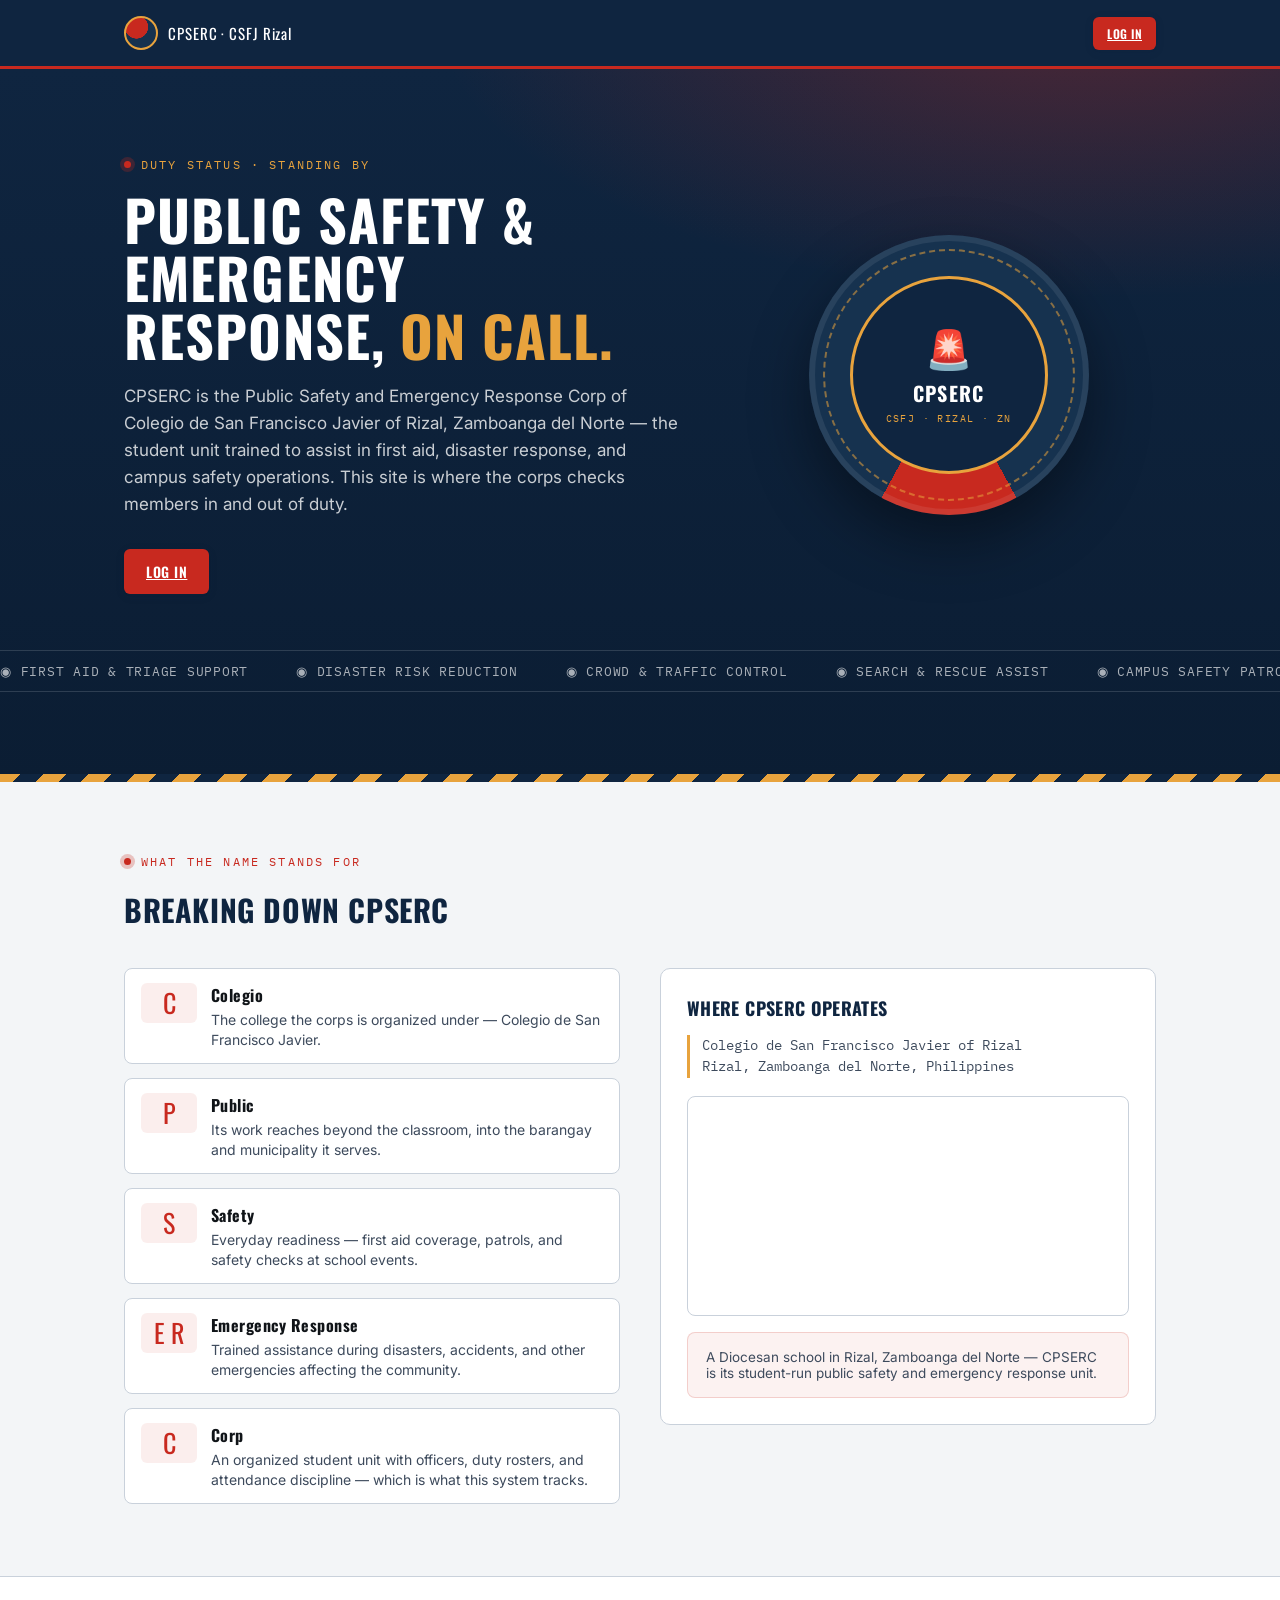
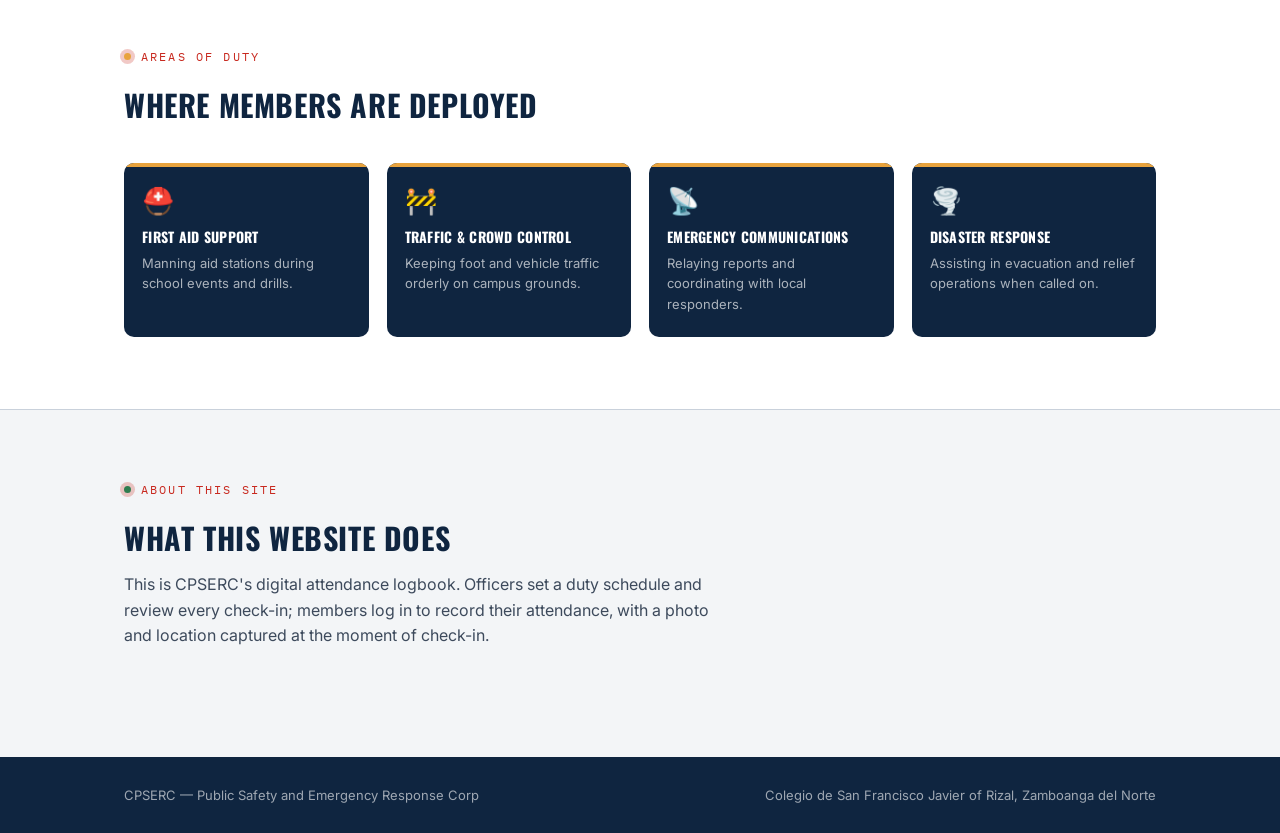
==== commit 8cbccbaf: "Added README.md" ====
--- a/index.html
+++ b/index.html
@@ -1,795 +1,248 @@
 <!DOCTYPE html>
 <html lang="en">
 <head>
-    <meta charset="UTF-8">
-    <meta name="viewport" content="width=device-width, initial-scale=1.0">
-
-    <title>CPSERC | CSFJ Public Safety and Response Corps</title>
-
-    <!-- External CSS -->
-    <link rel="stylesheet" href="css/index.css">
-
-    <!-- Font Awesome -->
-    <link rel="stylesheet"
-          href="https://cdnjs.cloudflare.com/ajax/libs/font-awesome/6.5.2/css/all.min.css">
+<meta charset="UTF-8">
+<meta name="viewport" content="width=device-width, initial-scale=1.0">
+<title>CPSERC — Colegio de San Francisco Javier</title>
+<link rel="stylesheet" href="css/style.css">
+<style>
+  .hero{
+    background:
+      radial-gradient(1100px 500px at 85% -10%, rgba(200,41,31,.35), transparent 60%),
+      linear-gradient(180deg, var(--navy) 0%, #0B1D33 100%);
+    color:var(--white);
+    position:relative;
+    overflow:hidden;
+    padding:88px 0 90px;
+  }
+  .hero::after{
+    content:'';
+    position:absolute; left:0; right:0; bottom:0; height:8px;
+    background:repeating-linear-gradient(-45deg, var(--amber) 0 16px, var(--navy) 16px 32px);
+  }
+  .hero-grid{ display:grid; grid-template-columns:1.15fr .85fr; gap:56px; align-items:center; }
+  .eyebrow{
+    font-family:var(--f-mono); font-size:12px; letter-spacing:.18em; text-transform:uppercase;
+    color:var(--amber); display:flex; align-items:center; gap:10px; margin-bottom:18px;
+  }
+  .eyebrow .dot{ width:7px; height:7px; border-radius:50%; background:var(--red); box-shadow:0 0 0 4px rgba(200,41,31,.25); }
+  .hero h1{
+    font-size:clamp(34px, 5vw, 56px); line-height:1.04; margin-bottom:18px; color:var(--white);
+  }
+  .hero h1 span{ color:var(--amber); }
+  .hero p.lead{ color:rgba(255,255,255,.78); font-size:17px; max-width:52ch; }
+  .hero-actions{ display:flex; gap:14px; margin-top:30px; flex-wrap:wrap; }
+
+  /* Signature element — duty badge / patch */
+  .badge-wrap{ display:flex; justify-content:center; }
+  .patch{
+    width:280px; height:280px; border-radius:50%; position:relative;
+    background:conic-gradient(from 180deg, var(--red) 0 8%, var(--navy-2) 8% 92%, var(--red) 92% 100%);
+    display:flex; align-items:center; justify-content:center;
+    box-shadow:0 25px 60px rgba(0,0,0,.4), inset 0 0 0 6px rgba(255,255,255,.08);
+  }
+  .patch::before{
+    content:''; position:absolute; inset:14px; border-radius:50%;
+    border:2px dashed rgba(232,163,61,.55);
+  }
+  .patch-inner{
+    width:198px; height:198px; border-radius:50%; background:var(--navy);
+    display:flex; flex-direction:column; align-items:center; justify-content:center;
+    text-align:center; border:3px solid var(--amber);
+  }
+  .patch-inner .glyph{ font-size:38px; margin-bottom:6px; }
+  .patch-inner b{ font-family:var(--f-display); font-size:20px; letter-spacing:.06em; }
+  .patch-inner small{ font-family:var(--f-mono); font-size:10px; letter-spacing:.14em; color:var(--amber); margin-top:4px; }
+
+  /* dispatch ticker */
+  .ticker{
+    border-top:1px solid rgba(255,255,255,.14); border-bottom:1px solid rgba(255,255,255,.14);
+    overflow:hidden; white-space:nowrap; margin-top:56px;
+  }
+  .ticker-track{
+    display:inline-flex; gap:48px; padding:12px 0;
+    animation:scroll 26s linear infinite;
+    font-family:var(--f-mono); font-size:12.5px; letter-spacing:.06em; color:rgba(255,255,255,.65);
+  }
+  @keyframes scroll{ from{ transform:translateX(0); } to{ transform:translateX(-50%); } }
+
+  section{ padding:72px 0; }
+  .section-head{ max-width:60ch; margin-bottom:36px; }
+  .section-head .eyebrow{ color:var(--red); }
+  .section-head h2{ color:var(--navy); font-size:30px; }
+
+  .about-grid{ display:grid; grid-template-columns:1fr 1fr; gap:40px; align-items:start; }
+  .meaning-list{ list-style:none; margin:0; padding:0; display:grid; gap:14px; }
+  .meaning-list li{
+    display:grid; grid-template-columns:56px 1fr; gap:14px; align-items:start;
+    background:var(--white); border:1px solid var(--steel-200); border-radius:8px; padding:14px 16px;
+  }
+  .meaning-list .letter{
+    font-family:var(--f-display); font-size:26px; color:var(--red); background:rgba(200,41,31,.08);
+    border-radius:6px; display:flex; align-items:center; justify-content:center; height:40px;
+  }
+  .meaning-list b{ font-family:var(--f-display); letter-spacing:.03em; display:block; margin-bottom:2px; }
+  .meaning-list span{ color:var(--steel); font-size:14px; }
+
+  .location-card{ background:var(--white); border:1px solid var(--steel-200); border-radius:10px; padding:26px; }
+  .location-card h3{ color:var(--navy); font-size:18px; }
+  .location-card .addr{ font-family:var(--f-mono); font-size:13.5px; color:var(--steel); border-left:3px solid var(--amber); padding-left:12px; margin:14px 0 18px; }
+  .map-frame{ border-radius:8px; overflow:hidden; border:1px solid var(--steel-200); height:220px; }
+  .map-frame iframe{ width:100%; height:100%; border:0; }
+
+  .duty-grid{ display:grid; grid-template-columns:repeat(4, 1fr); gap:18px; }
+  .duty-card{ background:var(--navy); color:#fff; border-radius:10px; padding:22px 18px; position:relative; overflow:hidden; }
+  .duty-card::before{ content:''; position:absolute; top:0; left:0; right:0; height:4px; background:var(--amber); }
+  .duty-card .glyph{ font-size:26px; margin-bottom:10px; display:block; }
+  .duty-card h4{ font-size:14px; color:#fff; margin-bottom:6px; }
+  .duty-card p{ color:rgba(255,255,255,.65); font-size:13px; margin:0; }
+
+  .portal-grid{ display:grid; grid-template-columns:1fr 1fr; gap:24px; }
+  .portal-card{
+    background:var(--white); border:1px solid var(--steel-200); border-radius:10px;
+    padding:30px; display:flex; flex-direction:column; gap:14px;
+  }
+  .portal-card .tag{ font-family:var(--f-mono); font-size:11px; letter-spacing:.12em; color:var(--red); text-transform:uppercase; }
+  .portal-card h3{ font-size:22px; color:var(--navy); }
+  .portal-card p{ font-size:14px; }
+
+  .about-note{
+    background:rgba(200,41,31,.06); border:1px solid rgba(200,41,31,.18);
+    border-radius:8px; padding:16px 18px; font-size:13.5px; color:var(--steel);
+  }
+
+  footer{ background:var(--navy); color:rgba(255,255,255,.6); padding:30px 0; font-size:13px; }
+  footer .container{ display:flex; justify-content:space-between; flex-wrap:wrap; gap:10px; }
+
+  @media (max-width:860px){
+    .hero-grid, .about-grid, .portal-grid{ grid-template-columns:1fr; }
+    .badge-wrap{ order:-1; }
+    .duty-grid{ grid-template-columns:repeat(2,1fr); }
+  }
+</style>
 </head>
-
 <body>
 
-    <!-- ================= NAVBAR ================= -->
-    <header class="navbar">
-
-        <div class="nav-container">
-
-            <div class="logo-area">
-                <div class="logo-circle">
-                    <i class="fa-solid fa-shield-halved"></i>
-                </div>
-
-                <div class="logo-text">
-                    <h2>CPSERC</h2>
-                    <span>CSFJ Public Safety and Response Corps</span>
-                </div>
-            </div>
-
-            <nav id="navMenu">
-                <a href="#home" class="active">Home</a>
-                <a href="#about">About</a>
-                <a href="#mission">Mission</a>
-                <a href="#location">Location</a>
-                <a href="#contact">Contact</a>
-                <a href="login.html" class="login-btn">
-                    <i class="fa-solid fa-right-to-bracket"></i>
-                    Login
-                </a>
-            </nav>
-
-            <button class="menu-btn" id="menuBtn">
-                <i class="fa-solid fa-bars"></i>
-            </button>
-
+<header class="topbar">
+  <div class="container">
+    <div class="brand"><span class="badge-mini"></span> CPSERC · CSFJ Rizal</div>
+    <div style="display:flex; gap:10px;">
+      <a href="login.html" class="btn btn-primary btn-sm">Log In</a>
+    </div>
+  </div>
+</header>
+
+<section class="hero">
+  <div class="container hero-grid">
+    <div>
+      <div class="eyebrow"><span class="dot"></span> DUTY STATUS · STANDING BY</div>
+      <h1>Public Safety &amp; Emergency<br>Response, <span>on call.</span></h1>
+      <p class="lead">
+        CPSERC is the Public Safety and Emergency Response Corp of Colegio de San Francisco
+        Javier of Rizal, Zamboanga del Norte — the student unit trained to assist in first aid,
+        disaster response, and campus safety operations. This site is where the corps checks
+        members in and out of duty.
+      </p>
+      <div class="hero-actions">
+        <a href="login.html" class="btn btn-primary">Log In</a>
+      </div>
+    </div>
+    <div class="badge-wrap">
+      <div class="patch">
+        <div class="patch-inner">
+          <span class="glyph">🚨</span>
+          <b>CPSERC</b>
+          <small>CSFJ · RIZAL · ZN</small>
         </div>
-
-    </header>
-
-
-    <!-- ================= HERO ================= -->
-    <section class="hero" id="home">
-
-        <div class="hero-overlay"></div>
-
-        <div class="hero-content">
-
-            <div class="hero-badge">
-                <i class="fa-solid fa-shield-heart"></i>
-                READY TO RESPOND
-            </div>
-
-            <h1>
-                Public Safety.
-                <span>Ready to Respond.</span>
-            </h1>
-
-            <p>
-                The CSFJ Public Safety and Response Corps is committed
-                to helping, protecting, and responding to emergencies
-                within the community.
-            </p>
-
-            <div class="hero-buttons">
-
-                <a href="login.html" class="primary-btn">
-                    <i class="fa-solid fa-user-shield"></i>
-                    Member Login
-                </a>
-
-                <a href="#about" class="secondary-btn">
-                    Learn More
-                    <i class="fa-solid fa-arrow-down"></i>
-                </a>
-
-            </div>
-
+      </div>
+    </div>
+  </div>
+
+  <div class="ticker">
+    <div class="ticker-track">
+      <span>◉ FIRST AID &amp; TRIAGE SUPPORT</span>
+      <span>◉ DISASTER RISK REDUCTION</span>
+      <span>◉ CROWD &amp; TRAFFIC CONTROL</span>
+      <span>◉ SEARCH &amp; RESCUE ASSIST</span>
+      <span>◉ CAMPUS SAFETY PATROL</span>
+      <span>◉ EMERGENCY COMMUNICATIONS</span>
+      <span>◉ FIRST AID &amp; TRIAGE SUPPORT</span>
+      <span>◉ DISASTER RISK REDUCTION</span>
+      <span>◉ CROWD &amp; TRAFFIC CONTROL</span>
+      <span>◉ SEARCH &amp; RESCUE ASSIST</span>
+      <span>◉ CAMPUS SAFETY PATROL</span>
+      <span>◉ EMERGENCY COMMUNICATIONS</span>
+    </div>
+  </div>
+</section>
+
+<section>
+  <div class="container">
+    <div class="section-head">
+      <div class="eyebrow"><span class="dot" style="background:var(--red);"></span> WHAT THE NAME STANDS FOR</div>
+      <h2>Breaking down CPSERC</h2>
+    </div>
+    <div class="about-grid">
+      <ul class="meaning-list">
+        <li><span class="letter">C</span><div><b>Colegio</b><span>The college the corps is organized under — Colegio de San Francisco Javier.</span></div></li>
+        <li><span class="letter">P</span><div><b>Public</b><span>Its work reaches beyond the classroom, into the barangay and municipality it serves.</span></div></li>
+        <li><span class="letter">S</span><div><b>Safety</b><span>Everyday readiness — first aid coverage, patrols, and safety checks at school events.</span></div></li>
+        <li><span class="letter">E R</span><div><b>Emergency Response</b><span>Trained assistance during disasters, accidents, and other emergencies affecting the community.</span></div></li>
+        <li><span class="letter">C</span><div><b>Corp</b><span>An organized student unit with officers, duty rosters, and attendance discipline — which is what this system tracks.</span></div></li>
+      </ul>
+
+      <div class="location-card">
+        <h3>Where CPSERC operates</h3>
+        <p class="addr">Colegio de San Francisco Javier of Rizal<br>Rizal, Zamboanga del Norte, Philippines</p>
+        <div class="map-frame">
+          <iframe loading="lazy" referrerpolicy="no-referrer-when-downgrade"
+            src="https://www.google.com/maps?q=Colegio+de+San+Francisco+Javier+Rizal+Zamboanga+del+Norte&output=embed">
+          </iframe>
         </div>
-
-        <div class="scroll-indicator">
-            <span>Scroll to explore</span>
-            <i class="fa-solid fa-chevron-down"></i>
+        <div style="margin-top:16px;" class="about-note">
+          A Diocesan school in Rizal, Zamboanga del Norte — CPSERC is its student-run public
+          safety and emergency response unit.
         </div>
-
-    </section>
-
-
-    <!-- ================= ABOUT ================= -->
-    <section class="section about-section" id="about">
-
-        <div class="section-container">
-
-            <div class="section-heading">
-
-                <span class="section-label">
-                    <i class="fa-solid fa-circle-info"></i>
-                    ABOUT CPSERC
-                </span>
-
-                <h2>
-                    Prepared to Serve.<br>
-                    <span>Ready to Respond.</span>
-                </h2>
-
-                <p>
-                    CPSERC is a public safety and response organization
-                    focused on providing assistance during emergencies,
-                    incidents, activities, and situations where trained
-                    responders are needed.
-                </p>
-
-            </div>
-
-
-            <div class="about-grid">
-
-                <div class="about-card">
-
-                    <div class="card-icon">
-                        <i class="fa-solid fa-person-circle-check"></i>
-                    </div>
-
-                    <h3>Trained Members</h3>
-
-                    <p>
-                        Members are organized and prepared to assist
-                        during emergency and public safety situations.
-                    </p>
-
-                </div>
-
-
-                <div class="about-card">
-
-                    <div class="card-icon">
-                        <i class="fa-solid fa-truck-medical"></i>
-                    </div>
-
-                    <h3>Emergency Response</h3>
-
-                    <p>
-                        Our members stand ready to provide immediate
-                        assistance whenever their presence is needed.
-                    </p>
-
-                </div>
-
-
-                <div class="about-card">
-
-                    <div class="card-icon">
-                        <i class="fa-solid fa-people-group"></i>
-                    </div>
-
-                    <h3>Community Service</h3>
-
-                    <p>
-                        We work together to promote safety, preparedness,
-                        cooperation, and community support.
-                    </p>
-
-                </div>
-
-            </div>
-
-        </div>
-
-    </section>
-
-
-    <!-- ================= MISSION ================= -->
-    <section class="mission-section" id="mission">
-
-        <div class="mission-overlay"></div>
-
-        <div class="section-container mission-container">
-
-            <div class="mission-content">
-
-                <span class="section-label light">
-                    <i class="fa-solid fa-bullseye"></i>
-                    OUR MISSION
-                </span>
-
-                <h2>
-                    Always Ready.<br>
-                    Always Prepared.
-                </h2>
-
-                <p>
-                    To establish a reliable and organized public safety
-                    response corps that is prepared to assist individuals
-                    and communities during emergencies, events, disasters,
-                    and other situations requiring immediate assistance.
-                </p>
-
-                <div class="mission-points">
-
-                    <div class="mission-point">
-                        <i class="fa-solid fa-check"></i>
-                        <span>Rapid Response</span>
-                    </div>
-
-                    <div class="mission-point">
-                        <i class="fa-solid fa-check"></i>
-                        <span>Community Safety</span>
-                    </div>
-
-                    <div class="mission-point">
-                        <i class="fa-solid fa-check"></i>
-                        <span>Emergency Assistance</span>
-                    </div>
-
-                    <div class="mission-point">
-                        <i class="fa-solid fa-check"></i>
-                        <span>Teamwork and Preparedness</span>
-                    </div>
-
-                </div>
-
-            </div>
-
-        </div>
-
-    </section>
-
-
-    <!-- ================= SERVICES ================= -->
-    <section class="section services-section">
-
-        <div class="section-container">
-
-            <div class="section-heading center">
-
-                <span class="section-label">
-                    <i class="fa-solid fa-hand-holding-heart"></i>
-                    WHAT WE DO
-                </span>
-
-                <h2>
-                    Ready When<br>
-                    <span>Help Is Needed.</span>
-                </h2>
-
-                <p>
-                    CPSERC members may assist in different situations
-                    where public safety and emergency response are needed.
-                </p>
-
-            </div>
-
-
-            <div class="services-grid">
-
-                <div class="service-card">
-
-                    <div class="service-number">01</div>
-
-                    <i class="fa-solid fa-triangle-exclamation"></i>
-
-                    <h3>Emergency Response</h3>
-
-                    <p>
-                        Assist during emergency situations and provide
-                        support when immediate response is required.
-                    </p>
-
-                </div>
-
-
-                <div class="service-card">
-
-                    <div class="service-number">02</div>
-
-                    <i class="fa-solid fa-people-arrows"></i>
-
-                    <h3>Event Assistance</h3>
-
-                    <p>
-                        Help maintain safety and provide response support
-                        during school and community events.
-                    </p>
-
-                </div>
-
-
-                <div class="service-card">
-
-                    <div class="service-number">03</div>
-
-                    <i class="fa-solid fa-kit-medical"></i>
-
-                    <h3>Safety Support</h3>
-
-                    <p>
-                        Provide assistance and support to individuals
-                        during situations where safety is a concern.
-                    </p>
-
-                </div>
-
-
-                <div class="service-card">
-
-                    <div class="service-number">04</div>
-
-                    <i class="fa-solid fa-tower-broadcast"></i>
-
-                    <h3>Coordinated Response</h3>
-
-                    <p>
-                        Work as a team and coordinate response activities
-                        to help ensure an organized operation.
-                    </p>
-
-                </div>
-
-            </div>
-
-        </div>
-
-    </section>
-
-
-    <!-- ================= LOCATION ================= -->
-    <section class="section location-section" id="location">
-
-        <div class="section-container">
-
-            <div class="location-grid">
-
-                <div class="location-info">
-
-                    <span class="section-label">
-                        <i class="fa-solid fa-location-dot"></i>
-                        OUR LOCATION
-                    </span>
-
-                    <h2>
-                        Colegio de San<br>
-                        <span>Francisco Javier</span>
-                    </h2>
-
-                    <p>
-                        CPSERC operates within the community of
-                        Colegio de San Francisco Javier, where members
-                        are prepared to assist whenever their services
-                        are needed.
-                    </p>
-
-                    <div class="location-details">
-
-                        <div class="location-detail">
-
-                            <div class="detail-icon">
-                                <i class="fa-solid fa-school"></i>
-                            </div>
-
-                            <div>
-                                <strong>Institution</strong>
-                                <span>Colegio de San Francisco Javier</span>
-                            </div>
-
-                        </div>
-
-
-                        <div class="location-detail">
-
-                            <div class="detail-icon">
-                                <i class="fa-solid fa-shield-halved"></i>
-                            </div>
-
-                            <div>
-                                <strong>Organization</strong>
-                                <span>CPSERC</span>
-                            </div>
-
-                        </div>
-
-
-                        <div class="location-detail">
-
-                            <div class="detail-icon">
-                                <i class="fa-solid fa-location-crosshairs"></i>
-                            </div>
-
-                            <div>
-                                <strong>Purpose</strong>
-                                <span>Public Safety and Emergency Response</span>
-                            </div>
-
-                        </div>
-
-                    </div>
-
-                </div>
-
-
-                <div class="location-map">
-
-                    <div class="map-card">
-
-                        <div class="map-header">
-                            <i class="fa-solid fa-map-location-dot"></i>
-                            <span>CSFJ Location</span>
-                        </div>
-
-                        <div class="map-placeholder">
-
-                            <i class="fa-solid fa-location-dot"></i>
-
-                            <h3>Colegio de San Francisco Javier</h3>
-
-                            <p>
-                                Public Safety and Response Corps
-                            </p>
-
-                            <a
-                                href="https://www.google.com/maps/search/?api=1&query=Colegio+de+San+Francisco+Javier"
-                                target="_blank"
-                                class="map-btn">
-
-                                <i class="fa-solid fa-map"></i>
-                                Open in Google Maps
-
-                            </a>
-
-                        </div>
-
-                    </div>
-
-                </div>
-
-            </div>
-
-        </div>
-
-    </section>
-
-
-    <!-- ================= CTA ================= -->
-    <section class="cta-section">
-
-        <div class="section-container">
-
-            <div class="cta-content">
-
-                <div class="cta-icon">
-                    <i class="fa-solid fa-shield-heart"></i>
-                </div>
-
-                <div class="cta-text">
-
-                    <span>CP SERC MEMBER PORTAL</span>
-
-                    <h2>
-                        Are You a CPSERC Member?
-                    </h2>
-
-                    <p>
-                        Access your attendance dashboard and
-                        response records through the member portal.
-                    </p>
-
-                </div>
-
-                <a href="login.html" class="cta-btn">
-                    Member Login
-                    <i class="fa-solid fa-arrow-right"></i>
-                </a>
-
-            </div>
-
-        </div>
-
-    </section>
-
-
-    <!-- ================= CONTACT ================= -->
-    <section class="section contact-section" id="contact">
-
-        <div class="section-container">
-
-            <div class="section-heading center">
-
-                <span class="section-label">
-                    <i class="fa-solid fa-headset"></i>
-                    CONTACT
-                </span>
-
-                <h2>
-                    Stay Connected.
-                </h2>
-
-                <p>
-                    For information about CPSERC and its public safety
-                    activities, please coordinate with the organization
-                    through Colegio de San Francisco Javier.
-                </p>
-
-            </div>
-
-
-            <div class="contact-grid">
-
-                <div class="contact-card">
-
-                    <div class="contact-icon">
-                        <i class="fa-solid fa-school"></i>
-                    </div>
-
-                    <h3>CSFJ</h3>
-
-                    <p>
-                        Colegio de San Francisco Javier
-                    </p>
-
-                </div>
-
-
-                <div class="contact-card">
-
-                    <div class="contact-icon">
-                        <i class="fa-solid fa-shield-halved"></i>
-                    </div>
-
-                    <h3>CPSERC</h3>
-
-                    <p>
-                        Public Safety and Response Corps
-                    </p>
-
-                </div>
-
-
-                <div class="contact-card">
-
-                    <div class="contact-icon">
-                        <i class="fa-solid fa-clock"></i>
-                    </div>
-
-                    <h3>Response Ready</h3>
-
-                    <p>
-                        Prepared to assist when needed
-                    </p>
-
-                </div>
-
-            </div>
-
-        </div>
-
-    </section>
-
-
-    <!-- ================= FOOTER ================= -->
-    <footer class="footer">
-
-        <div class="section-container">
-
-            <div class="footer-top">
-
-                <div class="footer-brand">
-
-                    <div class="logo-area">
-
-                        <div class="logo-circle">
-                            <i class="fa-solid fa-shield-halved"></i>
-                        </div>
-
-                        <div class="logo-text">
-                            <h2>CPSERC</h2>
-                            <span>
-                                CSFJ Public Safety and Response Corps
-                            </span>
-                        </div>
-
-                    </div>
-
-                    <p>
-                        Ready to serve. Ready to respond.
-                        Committed to public safety and community assistance.
-                    </p>
-
-                </div>
-
-
-                <div class="footer-links">
-
-                    <h3>Quick Links</h3>
-
-                    <a href="#home">Home</a>
-                    <a href="#about">About</a>
-                    <a href="#mission">Mission</a>
-                    <a href="#location">Location</a>
-                    <a href="login.html">Member Login</a>
-
-                </div>
-
-
-                <div class="footer-links">
-
-                    <h3>Organization</h3>
-
-                    <a href="#about">About CPSERC</a>
-                    <a href="#mission">Our Mission</a>
-                    <a href="#location">Our Location</a>
-                    <a href="#contact">Contact</a>
-
-                </div>
-
-            </div>
-
-
-            <div class="footer-bottom">
-
-                <p>
-                    © <span id="year"></span> CPSERC –
-                    CSFJ Public Safety and Response Corps.
-                    All Rights Reserved.
-                </p>
-
-                <div class="footer-status">
-                    <span class="status-dot"></span>
-                    <span>Response System Online</span>
-                </div>
-
-            </div>
-
-        </div>
-
-    </footer>
-
-
-    <!-- ================= JAVASCRIPT ================= -->
-    <script>
-
-        // ================= MOBILE MENU =================
-
-        const menuBtn = document.getElementById("menuBtn");
-        const navMenu = document.getElementById("navMenu");
-
-        menuBtn.addEventListener("click", function () {
-
-            navMenu.classList.toggle("show");
-
-            const icon = menuBtn.querySelector("i");
-
-            if (navMenu.classList.contains("show")) {
-                icon.classList.remove("fa-bars");
-                icon.classList.add("fa-xmark");
-            } else {
-                icon.classList.remove("fa-xmark");
-                icon.classList.add("fa-bars");
-            }
-
-        });
-
-
-        // ================= CLOSE MOBILE MENU =================
-
-        const navLinks = document.querySelectorAll("#navMenu a");
-
-        navLinks.forEach(function(link) {
-
-            link.addEventListener("click", function() {
-
-                navMenu.classList.remove("show");
-
-                const icon = menuBtn.querySelector("i");
-
-                icon.classList.remove("fa-xmark");
-                icon.classList.add("fa-bars");
-
-            });
-
-        });
-
-
-        // ================= ACTIVE NAVIGATION =================
-
-        const sections = document.querySelectorAll("section[id]");
-
-        window.addEventListener("scroll", function() {
-
-            let current = "";
-
-            sections.forEach(function(section) {
-
-                const sectionTop = section.offsetTop - 150;
-                const sectionHeight = section.offsetHeight;
-
-                if (
-                    window.scrollY >= sectionTop &&
-                    window.scrollY < sectionTop + sectionHeight
-                ) {
-
-                    current = section.getAttribute("id");
-
-                }
-
-            });
-
-
-            navLinks.forEach(function(link) {
-
-                link.classList.remove("active");
-
-                if (
-                    link.getAttribute("href") === "#" + current
-                ) {
-
-                    link.classList.add("active");
-
-                }
-
-            });
-
-        });
-
-
-        // ================= FOOTER YEAR =================
-
-        document.getElementById("year").textContent =
-            new Date().getFullYear();
-
-
-        // ================= SMOOTH SCROLL =================
-
-        document.querySelectorAll('a[href^="#"]').forEach(function(anchor) {
-
-            anchor.addEventListener("click", function(event) {
-
-                const targetId = this.getAttribute("href");
-
-                if (targetId === "#") {
-                    return;
-                }
-
-                const target = document.querySelector(targetId);
-
-                if (target) {
-
-                    event.preventDefault();
-
-                    target.scrollIntoView({
-                        behavior: "smooth",
-                        block: "start"
-                    });
-
-                }
-
-            });
-
-        });
-
-
-        // ================= NAVBAR SCROLL EFFECT =================
-
-        const navbar = document.querySelector(".navbar");
-
-        window.addEventListener("scroll", function() {
-
-            if (window.scrollY > 30) {
-
-                navbar.classList.add("scrolled");
-
-            } else {
-
-                navbar.classList.remove("scrolled");
-
-            }
-
-        });
-
-    </script>
+      </div>
+    </div>
+  </div>
+</section>
+
+<section style="background:var(--white); border-top:1px solid var(--steel-200); border-bottom:1px solid var(--steel-200);">
+  <div class="container">
+    <div class="section-head">
+      <div class="eyebrow"><span class="dot" style="background:var(--amber);"></span> AREAS OF DUTY</div>
+      <h2>Where members are deployed</h2>
+    </div>
+    <div class="duty-grid">
+      <div class="duty-card"><span class="glyph">⛑️</span><h4>First Aid Support</h4><p>Manning aid stations during school events and drills.</p></div>
+      <div class="duty-card"><span class="glyph">🚧</span><h4>Traffic &amp; Crowd Control</h4><p>Keeping foot and vehicle traffic orderly on campus grounds.</p></div>
+      <div class="duty-card"><span class="glyph">📡</span><h4>Emergency Communications</h4><p>Relaying reports and coordinating with local responders.</p></div>
+      <div class="duty-card"><span class="glyph">🌪️</span><h4>Disaster Response</h4><p>Assisting in evacuation and relief operations when called on.</p></div>
+    </div>
+  </div>
+</section>
+
+<section>
+  <div class="container">
+    <div class="section-head">
+      <div class="eyebrow"><span class="dot" style="background:var(--green);"></span> ABOUT THIS SITE</div>
+      <h2>What this website does</h2>
+      <p>
+        This is CPSERC's digital attendance logbook. Officers set a duty schedule and review
+        every check-in; members log in to record their attendance, with a photo and location
+        captured at the moment of check-in.
+      </p>
+    </div>
+  </div>
+</section>
+
+<footer>
+  <div class="container">
+    <div>CPSERC — Public Safety and Emergency Response Corp</div>
+    <div>Colegio de San Francisco Javier of Rizal, Zamboanga del Norte</div>
+  </div>
+</footer>
 
 </body>
 </html>
--- a/css/style.css
+++ b/css/style.css
@@ -0,0 +1,175 @@
+/* ==========================================================================
+   CPSERC — Public Safety and Emergency Response Corp
+   Design tokens: dispatch-board / duty-badge identity
+   ========================================================================== */
+
+@import url('https://fonts.googleapis.com/css2?family=Oswald:wght@400;500;600;700&family=Inter:wght@400;500;600;700&family=IBM+Plex+Mono:wght@400;500;600&display=swap');
+
+:root{
+  /* palette */
+  --navy:        #0F2540;   /* command navy — headers, dark surfaces */
+  --navy-2:      #16324F;   /* raised navy panel */
+  --red:         #C8291F;   /* signal red — primary action / alert */
+  --red-dark:    #9E1E17;
+  --amber:       #E8A33D;   /* caution amber — pending state */
+  --green:       #2E7D4F;   /* radio green — accepted / active state */
+  --steel:       #3D4A5C;   /* steel grey — secondary text, borders */
+  --steel-200:   #C9D1DB;
+  --fog:         #F3F5F7;   /* fog white — page background */
+  --white:       #FFFFFF;
+  --ink:         #101418;
+
+  /* type */
+  --f-display: 'Oswald', sans-serif;
+  --f-body:    'Inter', sans-serif;
+  --f-mono:    'IBM Plex Mono', monospace;
+
+  --radius: 6px;
+  --shadow: 0 2px 10px rgba(15,37,64,.10), 0 1px 2px rgba(15,37,64,.08);
+}
+
+*, *::before, *::after{ box-sizing:border-box; }
+html{ scroll-behavior:smooth; }
+body{
+  margin:0;
+  font-family:var(--f-body);
+  background:var(--fog);
+  color:var(--ink);
+  -webkit-font-smoothing:antialiased;
+}
+h1,h2,h3,h4{ font-family:var(--f-display); letter-spacing:.02em; margin:0 0 .4em; text-transform:uppercase; }
+p{ margin:0 0 1em; line-height:1.6; color:var(--steel); }
+a{ color:inherit; }
+img{ max-width:100%; display:block; }
+button{ font-family:var(--f-body); cursor:pointer; }
+input, select, textarea{ font-family:var(--f-body); }
+
+.mono{ font-family:var(--f-mono); }
+
+/* hazard divider — used sparingly */
+.hazard-rule{
+  height:6px;
+  background:repeating-linear-gradient(135deg, var(--amber) 0 14px, var(--navy) 14px 28px);
+  border-radius:3px;
+}
+
+/* ---- buttons ---- */
+.btn{
+  display:inline-flex; align-items:center; justify-content:center; gap:8px;
+  border:none; border-radius:var(--radius);
+  padding:12px 22px;
+  font-weight:600; font-size:14px; letter-spacing:.04em; text-transform:uppercase;
+  font-family:var(--f-display);
+  transition:transform .12s ease, box-shadow .12s ease, opacity .12s ease, background .15s ease;
+}
+.btn:active{ transform:translateY(1px); }
+.btn:disabled{ opacity:.45; cursor:not-allowed; transform:none; }
+.btn-primary{ background:var(--red); color:var(--white); box-shadow:var(--shadow); }
+.btn-primary:not(:disabled):hover{ background:var(--red-dark); }
+.btn-navy{ background:var(--navy); color:var(--white); }
+.btn-navy:not(:disabled):hover{ background:var(--navy-2); }
+.btn-ghost{ background:transparent; color:var(--navy); border:1.5px solid var(--steel-200); }
+.btn-ghost:not(:disabled):hover{ border-color:var(--navy); }
+.btn-outline-light{ background:transparent; color:var(--white); border:1.5px solid rgba(255,255,255,.55); }
+.btn-outline-light:hover{ border-color:var(--white); background:rgba(255,255,255,.08); }
+.btn-sm{ padding:8px 14px; font-size:12px; }
+.btn-block{ width:100%; }
+.btn-green{ background:var(--green); color:var(--white); }
+.btn-green:not(:disabled):hover{ filter:brightness(1.08); }
+
+/* ---- cards / surfaces ---- */
+.card{
+  background:var(--white);
+  border-radius:10px;
+  box-shadow:var(--shadow);
+  border:1px solid rgba(15,37,64,.06);
+}
+
+/* ---- form elements ---- */
+.field{ margin-bottom:16px; text-align:left; }
+.field label{
+  display:block; font-family:var(--f-display); font-size:12px; letter-spacing:.08em;
+  text-transform:uppercase; color:var(--steel); margin-bottom:6px;
+}
+.field input, .field select{
+  width:100%; padding:11px 13px; border-radius:var(--radius);
+  border:1.5px solid var(--steel-200); font-size:15px; background:var(--white); color:var(--ink);
+}
+.field input:focus, .field select:focus{ outline:none; border-color:var(--navy); }
+.field small{ color:var(--steel); font-size:12px; }
+
+/* ---- status pill ---- */
+.pill{
+  display:inline-flex; align-items:center; gap:6px;
+  font-family:var(--f-mono); font-size:11px; letter-spacing:.05em; text-transform:uppercase;
+  padding:4px 10px; border-radius:999px; font-weight:600;
+}
+.pill-pending{ background:rgba(232,163,61,.16); color:#8a5c11; }
+.pill-accepted{ background:rgba(46,125,79,.14); color:var(--green); }
+.pill-inactive{ background:rgba(61,74,92,.12); color:var(--steel); }
+.pill-active{ background:rgba(46,125,79,.14); color:var(--green); }
+.pill::before{ content:''; width:6px; height:6px; border-radius:50%; background:currentColor; }
+
+/* ---- utility layout ---- */
+.container{ max-width:1080px; margin:0 auto; padding:0 24px; }
+.topbar{
+  background:var(--navy); color:var(--white);
+  padding:16px 0; position:sticky; top:0; z-index:40;
+  border-bottom:3px solid var(--red);
+}
+.topbar .container{ display:flex; align-items:center; justify-content:space-between; }
+.brand{ display:flex; align-items:center; gap:10px; font-family:var(--f-display); font-size:15px; letter-spacing:.06em; }
+.brand .badge-mini{
+  width:34px; height:34px; border-radius:50%;
+  background:radial-gradient(circle at 35% 30%, var(--red) 0 40%, var(--navy-2) 41% 100%);
+  border:2px solid var(--amber); flex-shrink:0;
+}
+
+.page-shell{ min-height:calc(100vh - 68px); padding:32px 0 64px; }
+
+.toast{
+  position:fixed; bottom:24px; left:50%; transform:translateX(-50%);
+  background:var(--navy); color:var(--white); padding:12px 20px; border-radius:var(--radius);
+  font-size:14px; box-shadow:var(--shadow); z-index:200; opacity:0; pointer-events:none;
+  transition:opacity .2s ease, transform .2s ease; max-width:90vw; text-align:center;
+}
+.toast.show{ opacity:1; transform:translateX(-50%) translateY(-6px); }
+.toast.err{ background:var(--red-dark); }
+.toast.ok{ background:var(--green); }
+
+/* ---- modal ---- */
+.modal-backdrop{
+  position:fixed; inset:0; background:rgba(15,20,24,.62);
+  display:none; align-items:center; justify-content:center; z-index:100; padding:20px;
+}
+.modal-backdrop.show{ display:flex; }
+.modal{
+  background:var(--white); border-radius:10px; max-width:480px; width:100%;
+  max-height:90vh; overflow-y:auto; box-shadow:0 20px 60px rgba(0,0,0,.35);
+}
+.modal-head{
+  display:flex; align-items:center; justify-content:space-between;
+  padding:18px 22px; border-bottom:1px solid var(--steel-200);
+}
+.modal-head h3{ margin:0; font-size:16px; }
+.modal-close{ background:none; border:none; font-size:20px; color:var(--steel); line-height:1; }
+.modal-body{ padding:22px; }
+
+/* scrollbar-lite for lists */
+.scroll-list{ max-height:60vh; overflow-y:auto; }
+
+.spinner{
+  width:18px; height:18px; border-radius:50%;
+  border:2.5px solid rgba(255,255,255,.4); border-top-color:#fff;
+  animation:spin .7s linear infinite; display:inline-block;
+}
+@keyframes spin{ to{ transform:rotate(360deg); } }
+
+.empty-state{
+  text-align:center; padding:40px 20px; color:var(--steel);
+}
+.empty-state .glyph{ font-size:34px; margin-bottom:10px; }
+
+@media (max-width:640px){
+  .container{ padding:0 16px; }
+}
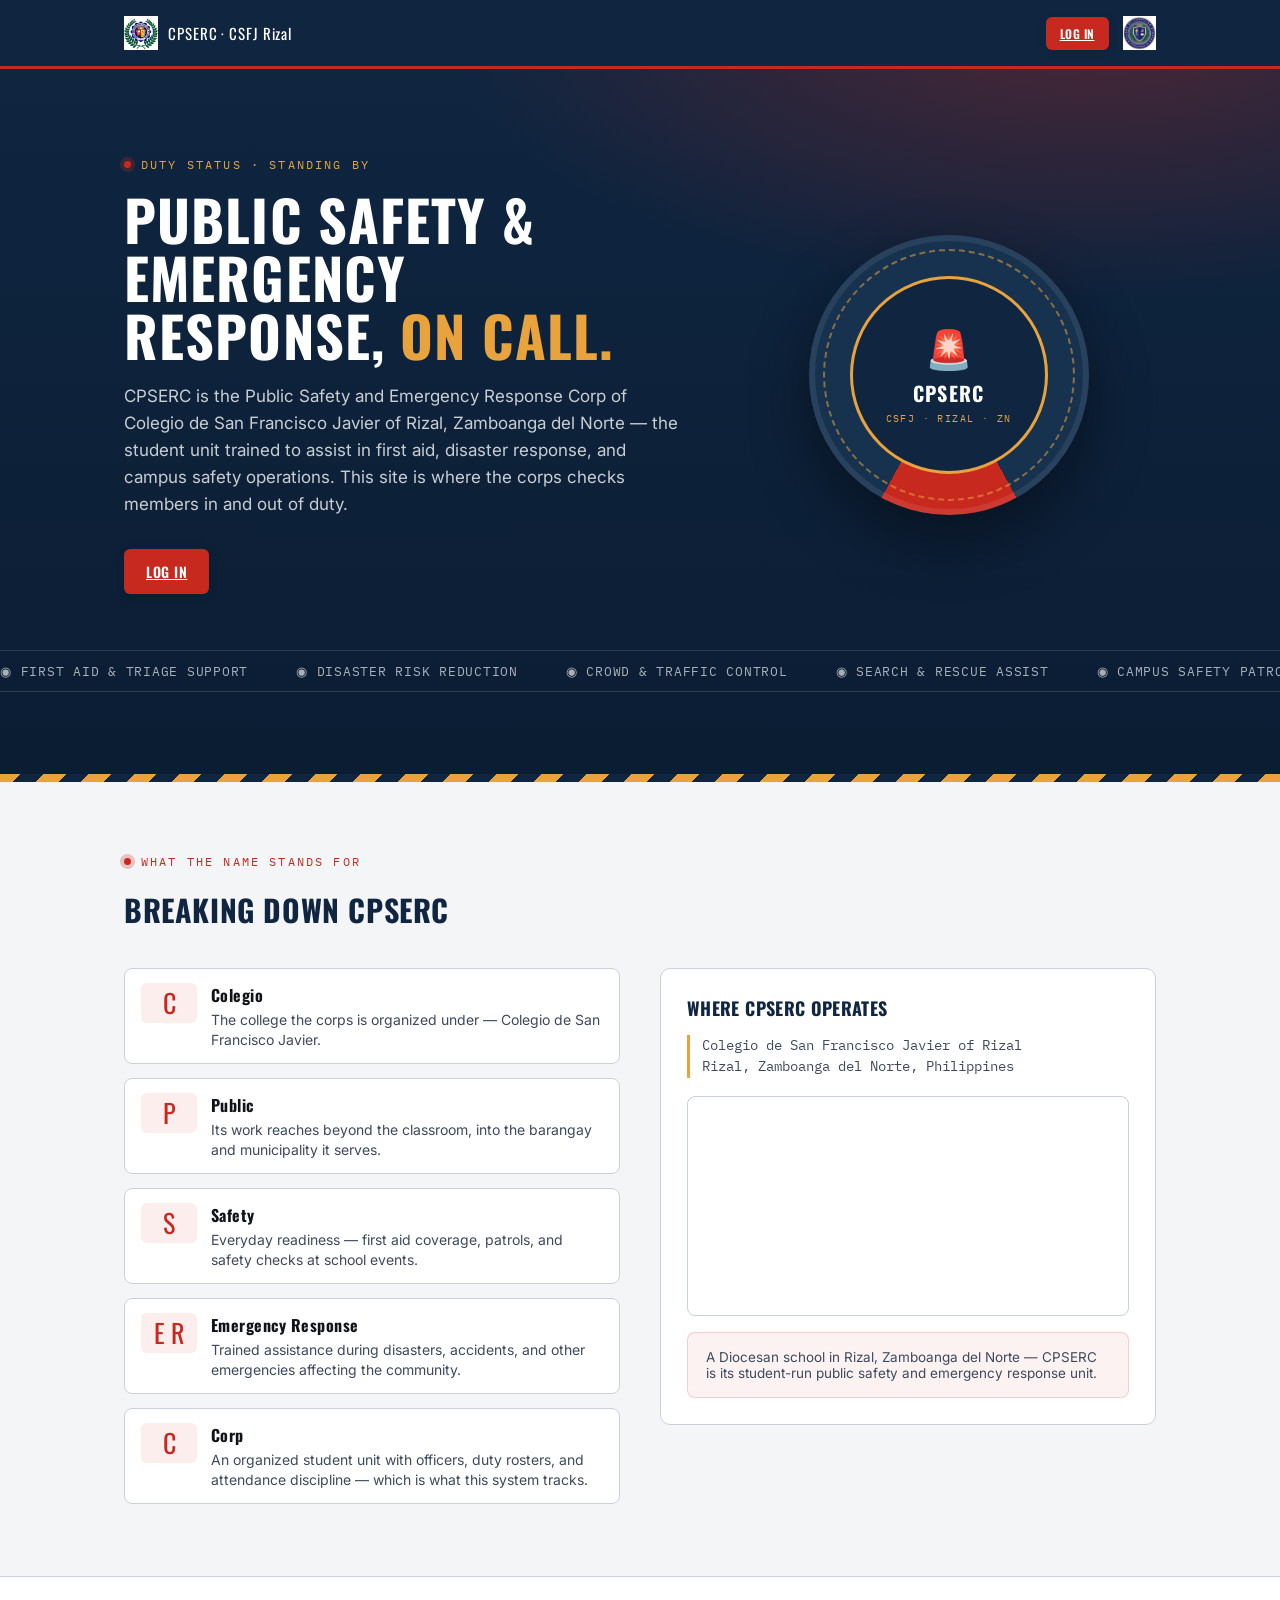
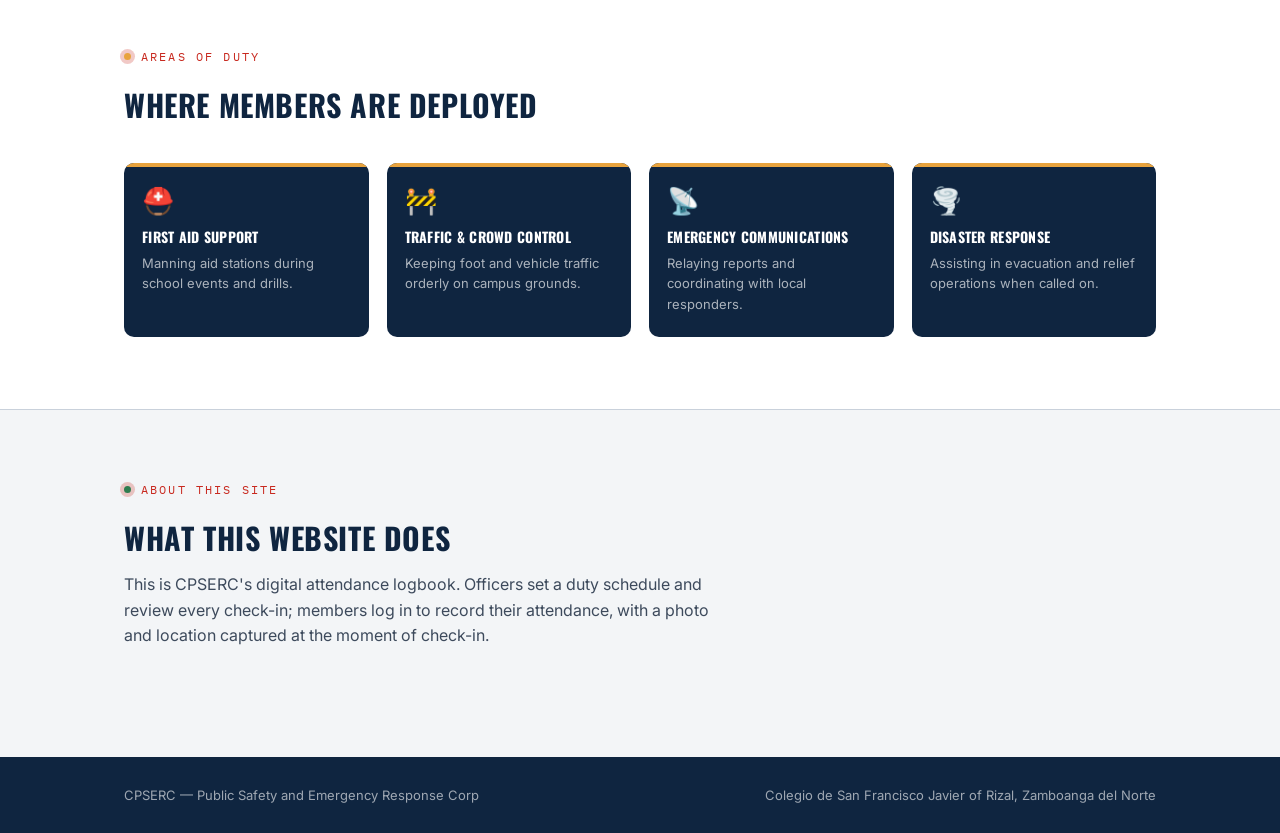
==== commit 76cab77d: "Added README.md" ====
--- a/index.html
+++ b/index.html
@@ -119,15 +119,25 @@
     .badge-wrap{ order:-1; }
     .duty-grid{ grid-template-columns:repeat(2,1fr); }
   }
+
+  /* -------- Logos (CPSERC = left, CSFJ = right) -------- */
+  .topbar .container{ display:flex; align-items:center; justify-content:space-between; }
+  .brand{ display:flex; align-items:center; gap:10px; }
+  .brand-logo{ height:34px; width:auto; object-fit:contain; }
+  .topbar-right{ display:flex; align-items:center; gap:14px; }
 </style>
 </head>
 <body>
 
 <header class="topbar">
   <div class="container">
-    <div class="brand"><span class="badge-mini"></span> CPSERC · CSFJ Rizal</div>
-    <div style="display:flex; gap:10px;">
+    <div class="brand">
+      <img src="images/csfj.png" alt="CSFJ Logo" class="brand-logo">
+      CPSERC · CSFJ Rizal
+    </div>
+    <div class="topbar-right">
       <a href="login.html" class="btn btn-primary btn-sm">Log In</a>
+      <img src="images/cpserc.png" alt="CPSERC Logo" class="brand-logo">
     </div>
   </div>
 </header>
